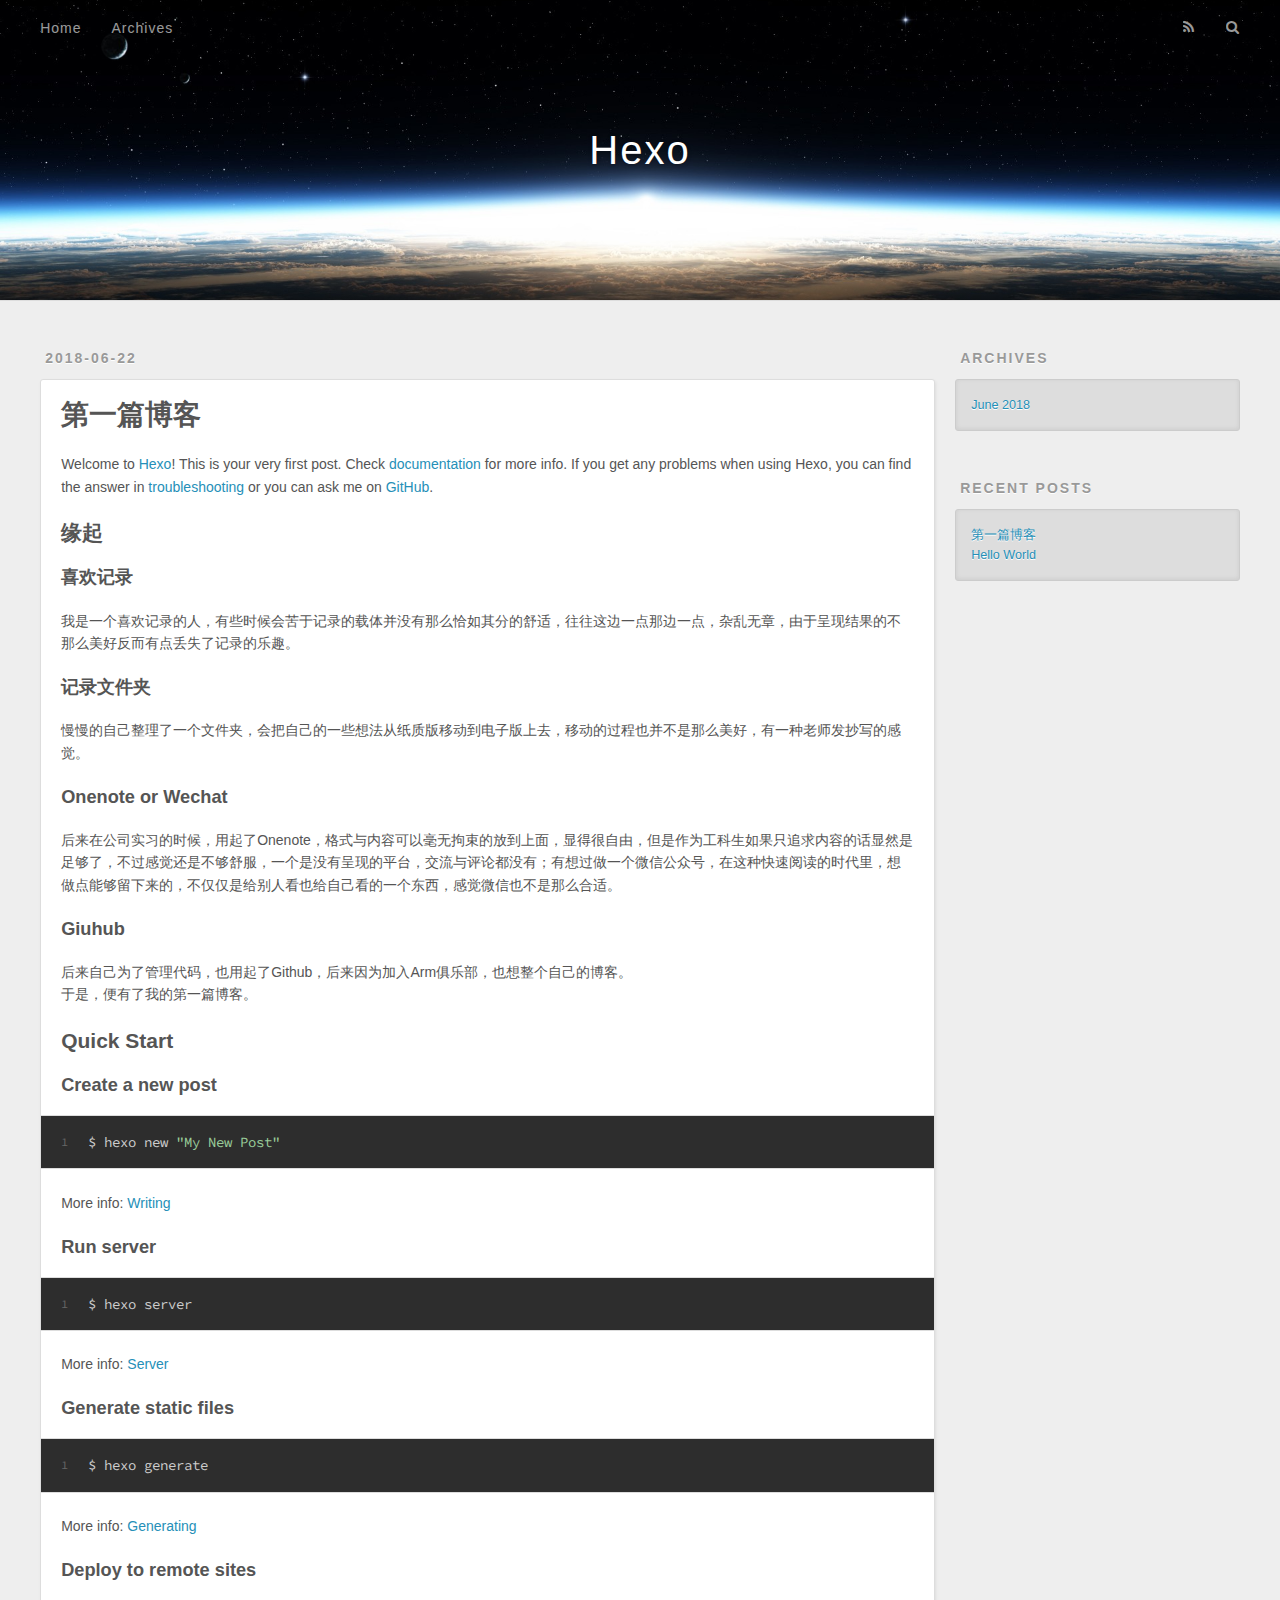
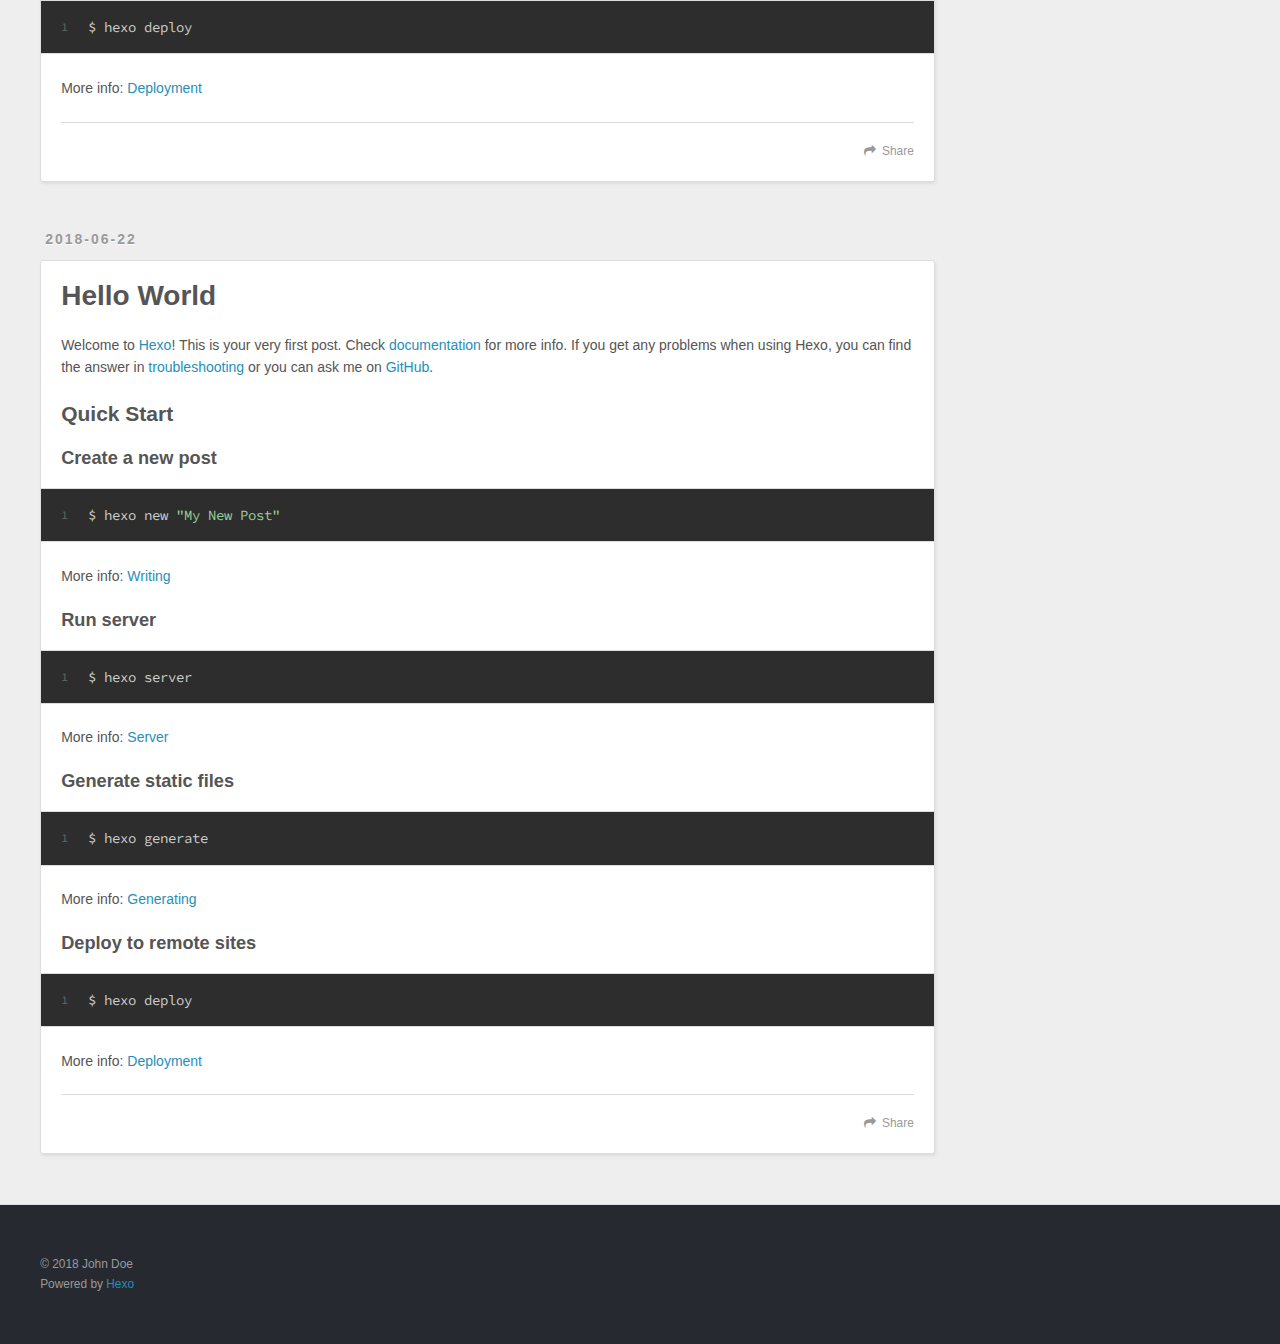
==== index.html @ 49c04f2e "Site updated: 2018-06-23 13:37:41" ====
<!DOCTYPE html>
<html>
<head>
  <meta charset="utf-8">
  

  
  <title>Hexo</title>
  <meta name="viewport" content="width=device-width, initial-scale=1, maximum-scale=1">
  <meta property="og:type" content="website">
<meta property="og:title" content="Hexo">
<meta property="og:url" content="http://yoursite.com/index.html">
<meta property="og:site_name" content="Hexo">
<meta property="og:locale" content="default">
<meta name="twitter:card" content="summary">
<meta name="twitter:title" content="Hexo">
  
    <link rel="alternate" href="/atom.xml" title="Hexo" type="application/atom+xml">
  
  
    <link rel="icon" href="/favicon.png">
  
  
    <link href="//fonts.googleapis.com/css?family=Source+Code+Pro" rel="stylesheet" type="text/css">
  
  <link rel="stylesheet" href="/css/style.css">
</head>

<body>
  <div id="container">
    <div id="wrap">
      <header id="header">
  <div id="banner"></div>
  <div id="header-outer" class="outer">
    <div id="header-title" class="inner">
      <h1 id="logo-wrap">
        <a href="/" id="logo">Hexo</a>
      </h1>
      
    </div>
    <div id="header-inner" class="inner">
      <nav id="main-nav">
        <a id="main-nav-toggle" class="nav-icon"></a>
        
          <a class="main-nav-link" href="/">Home</a>
        
          <a class="main-nav-link" href="/archives">Archives</a>
        
      </nav>
      <nav id="sub-nav">
        
          <a id="nav-rss-link" class="nav-icon" href="/atom.xml" title="RSS Feed"></a>
        
        <a id="nav-search-btn" class="nav-icon" title="Search"></a>
      </nav>
      <div id="search-form-wrap">
        <form action="//google.com/search" method="get" accept-charset="UTF-8" class="search-form"><input type="search" name="q" class="search-form-input" placeholder="Search"><button type="submit" class="search-form-submit">&#xF002;</button><input type="hidden" name="sitesearch" value="http://yoursite.com"></form>
      </div>
    </div>
  </div>
</header>
      <div class="outer">
        <section id="main">
  
    <article id="post-test" class="article article-type-post" itemscope itemprop="blogPost">
  <div class="article-meta">
    <a href="/2018/06/22/test/" class="article-date">
  <time datetime="2018-06-22T07:42:56.000Z" itemprop="datePublished">2018-06-22</time>
</a>
    
  </div>
  <div class="article-inner">
    
    
      <header class="article-header">
        
  
    <h1 itemprop="name">
      <a class="article-title" href="/2018/06/22/test/">第一篇博客</a>
    </h1>
  

      </header>
    
    <div class="article-entry" itemprop="articleBody">
      
        <p>Welcome to <a href="https://hexo.io/" target="_blank" rel="noopener">Hexo</a>! This is your very first post. Check <a href="https://hexo.io/docs/" target="_blank" rel="noopener">documentation</a> for more info. If you get any problems when using Hexo, you can find the answer in <a href="https://hexo.io/docs/troubleshooting.html" target="_blank" rel="noopener">troubleshooting</a> or you can ask me on <a href="https://github.com/hexojs/hexo/issues" target="_blank" rel="noopener">GitHub</a>.</p>
<h2 id="缘起"><a href="#缘起" class="headerlink" title="缘起"></a>缘起</h2><h3 id="喜欢记录"><a href="#喜欢记录" class="headerlink" title="喜欢记录"></a>喜欢记录</h3><p>我是一个喜欢记录的人，有些时候会苦于记录的载体并没有那么恰如其分的舒适，往往这边一点那边一点，杂乱无章，由于呈现结果的不那么美好反而有点丢失了记录的乐趣。</p>
<h3 id="记录文件夹"><a href="#记录文件夹" class="headerlink" title="记录文件夹"></a>记录文件夹</h3><p>慢慢的自己整理了一个文件夹，会把自己的一些想法从纸质版移动到电子版上去，移动的过程也并不是那么美好，有一种老师发抄写的感觉。</p>
<h3 id="Onenote-or-Wechat"><a href="#Onenote-or-Wechat" class="headerlink" title="Onenote or Wechat"></a>Onenote or Wechat</h3><p>后来在公司实习的时候，用起了Onenote，格式与内容可以毫无拘束的放到上面，显得很自由，但是作为工科生如果只追求内容的话显然是足够了，不过感觉还是不够舒服，一个是没有呈现的平台，交流与评论都没有；有想过做一个微信公众号，在这种快速阅读的时代里，想做点能够留下来的，不仅仅是给别人看也给自己看的一个东西，感觉微信也不是那么合适。</p>
<h3 id="Giuhub"><a href="#Giuhub" class="headerlink" title="Giuhub"></a>Giuhub</h3><p>后来自己为了管理代码，也用起了Github，后来因为加入Arm俱乐部，也想整个自己的博客。<br>于是，便有了我的第一篇博客。</p>
<h2 id="Quick-Start"><a href="#Quick-Start" class="headerlink" title="Quick Start"></a>Quick Start</h2><h3 id="Create-a-new-post"><a href="#Create-a-new-post" class="headerlink" title="Create a new post"></a>Create a new post</h3><figure class="highlight bash"><table><tr><td class="gutter"><pre><span class="line">1</span><br></pre></td><td class="code"><pre><span class="line">$ hexo new <span class="string">"My New Post"</span></span><br></pre></td></tr></table></figure>
<p>More info: <a href="https://hexo.io/docs/writing.html" target="_blank" rel="noopener">Writing</a></p>
<h3 id="Run-server"><a href="#Run-server" class="headerlink" title="Run server"></a>Run server</h3><figure class="highlight bash"><table><tr><td class="gutter"><pre><span class="line">1</span><br></pre></td><td class="code"><pre><span class="line">$ hexo server</span><br></pre></td></tr></table></figure>
<p>More info: <a href="https://hexo.io/docs/server.html" target="_blank" rel="noopener">Server</a></p>
<h3 id="Generate-static-files"><a href="#Generate-static-files" class="headerlink" title="Generate static files"></a>Generate static files</h3><figure class="highlight bash"><table><tr><td class="gutter"><pre><span class="line">1</span><br></pre></td><td class="code"><pre><span class="line">$ hexo generate</span><br></pre></td></tr></table></figure>
<p>More info: <a href="https://hexo.io/docs/generating.html" target="_blank" rel="noopener">Generating</a></p>
<h3 id="Deploy-to-remote-sites"><a href="#Deploy-to-remote-sites" class="headerlink" title="Deploy to remote sites"></a>Deploy to remote sites</h3><figure class="highlight bash"><table><tr><td class="gutter"><pre><span class="line">1</span><br></pre></td><td class="code"><pre><span class="line">$ hexo deploy</span><br></pre></td></tr></table></figure>
<p>More info: <a href="https://hexo.io/docs/deployment.html" target="_blank" rel="noopener">Deployment</a></p>

      
    </div>
    <footer class="article-footer">
      <a data-url="http://yoursite.com/2018/06/22/test/" data-id="cjiqylgql0001k8r5bhl34jlo" class="article-share-link">Share</a>
      
      
    </footer>
  </div>
  
</article>


  
    <article id="post-hello-world" class="article article-type-post" itemscope itemprop="blogPost">
  <div class="article-meta">
    <a href="/2018/06/22/hello-world/" class="article-date">
  <time datetime="2018-06-22T06:46:07.161Z" itemprop="datePublished">2018-06-22</time>
</a>
    
  </div>
  <div class="article-inner">
    
    
      <header class="article-header">
        
  
    <h1 itemprop="name">
      <a class="article-title" href="/2018/06/22/hello-world/">Hello World</a>
    </h1>
  

      </header>
    
    <div class="article-entry" itemprop="articleBody">
      
        <p>Welcome to <a href="https://hexo.io/" target="_blank" rel="noopener">Hexo</a>! This is your very first post. Check <a href="https://hexo.io/docs/" target="_blank" rel="noopener">documentation</a> for more info. If you get any problems when using Hexo, you can find the answer in <a href="https://hexo.io/docs/troubleshooting.html" target="_blank" rel="noopener">troubleshooting</a> or you can ask me on <a href="https://github.com/hexojs/hexo/issues" target="_blank" rel="noopener">GitHub</a>.</p>
<h2 id="Quick-Start"><a href="#Quick-Start" class="headerlink" title="Quick Start"></a>Quick Start</h2><h3 id="Create-a-new-post"><a href="#Create-a-new-post" class="headerlink" title="Create a new post"></a>Create a new post</h3><figure class="highlight bash"><table><tr><td class="gutter"><pre><span class="line">1</span><br></pre></td><td class="code"><pre><span class="line">$ hexo new <span class="string">"My New Post"</span></span><br></pre></td></tr></table></figure>
<p>More info: <a href="https://hexo.io/docs/writing.html" target="_blank" rel="noopener">Writing</a></p>
<h3 id="Run-server"><a href="#Run-server" class="headerlink" title="Run server"></a>Run server</h3><figure class="highlight bash"><table><tr><td class="gutter"><pre><span class="line">1</span><br></pre></td><td class="code"><pre><span class="line">$ hexo server</span><br></pre></td></tr></table></figure>
<p>More info: <a href="https://hexo.io/docs/server.html" target="_blank" rel="noopener">Server</a></p>
<h3 id="Generate-static-files"><a href="#Generate-static-files" class="headerlink" title="Generate static files"></a>Generate static files</h3><figure class="highlight bash"><table><tr><td class="gutter"><pre><span class="line">1</span><br></pre></td><td class="code"><pre><span class="line">$ hexo generate</span><br></pre></td></tr></table></figure>
<p>More info: <a href="https://hexo.io/docs/generating.html" target="_blank" rel="noopener">Generating</a></p>
<h3 id="Deploy-to-remote-sites"><a href="#Deploy-to-remote-sites" class="headerlink" title="Deploy to remote sites"></a>Deploy to remote sites</h3><figure class="highlight bash"><table><tr><td class="gutter"><pre><span class="line">1</span><br></pre></td><td class="code"><pre><span class="line">$ hexo deploy</span><br></pre></td></tr></table></figure>
<p>More info: <a href="https://hexo.io/docs/deployment.html" target="_blank" rel="noopener">Deployment</a></p>

      
    </div>
    <footer class="article-footer">
      <a data-url="http://yoursite.com/2018/06/22/hello-world/" data-id="cjiqylgqe0000k8r5oiia2ky3" class="article-share-link">Share</a>
      
      
    </footer>
  </div>
  
</article>


  


</section>
        
          <aside id="sidebar">
  
    

  
    

  
    
  
    
  <div class="widget-wrap">
    <h3 class="widget-title">Archives</h3>
    <div class="widget">
      <ul class="archive-list"><li class="archive-list-item"><a class="archive-list-link" href="/archives/2018/06/">June 2018</a></li></ul>
    </div>
  </div>


  
    
  <div class="widget-wrap">
    <h3 class="widget-title">Recent Posts</h3>
    <div class="widget">
      <ul>
        
          <li>
            <a href="/2018/06/22/test/">第一篇博客</a>
          </li>
        
          <li>
            <a href="/2018/06/22/hello-world/">Hello World</a>
          </li>
        
      </ul>
    </div>
  </div>

  
</aside>
        
      </div>
      <footer id="footer">
  
  <div class="outer">
    <div id="footer-info" class="inner">
      &copy; 2018 John Doe<br>
      Powered by <a href="http://hexo.io/" target="_blank">Hexo</a>
    </div>
  </div>
</footer>
    </div>
    <nav id="mobile-nav">
  
    <a href="/" class="mobile-nav-link">Home</a>
  
    <a href="/archives" class="mobile-nav-link">Archives</a>
  
</nav>
    

<script src="//ajax.googleapis.com/ajax/libs/jquery/2.0.3/jquery.min.js"></script>


  <link rel="stylesheet" href="/fancybox/jquery.fancybox.css">
  <script src="/fancybox/jquery.fancybox.pack.js"></script>


<script src="/js/script.js"></script>



  </div>
</body>
</html>
---- css/style.css ----
body {
  width: 100%;
}
body:before,
body:after {
  content: "";
  display: table;
}
body:after {
  clear: both;
}
html,
body,
div,
span,
applet,
object,
iframe,
h1,
h2,
h3,
h4,
h5,
h6,
p,
blockquote,
pre,
a,
abbr,
acronym,
address,
big,
cite,
code,
del,
dfn,
em,
img,
ins,
kbd,
q,
s,
samp,
small,
strike,
strong,
sub,
sup,
tt,
var,
dl,
dt,
dd,
ol,
ul,
li,
fieldset,
form,
label,
legend,
table,
caption,
tbody,
tfoot,
thead,
tr,
th,
td {
  margin: 0;
  padding: 0;
  border: 0;
  outline: 0;
  font-weight: inherit;
  font-style: inherit;
  font-family: inherit;
  font-size: 100%;
  vertical-align: baseline;
}
body {
  line-height: 1;
  color: #000;
  background: #fff;
}
ol,
ul {
  list-style: none;
}
table {
  border-collapse: separate;
  border-spacing: 0;
  vertical-align: middle;
}
caption,
th,
td {
  text-align: left;
  font-weight: normal;
  vertical-align: middle;
}
a img {
  border: none;
}
input,
button {
  margin: 0;
  padding: 0;
}
input::-moz-focus-inner,
button::-moz-focus-inner {
  border: 0;
  padding: 0;
}
@font-face {
  font-family: FontAwesome;
  font-style: normal;
  font-weight: normal;
  src: url("fonts/fontawesome-webfont.eot?v=#4.0.3");
  src: url("fonts/fontawesome-webfont.eot?#iefix&v=#4.0.3") format("embedded-opentype"), url("fonts/fontawesome-webfont.woff?v=#4.0.3") format("woff"), url("fonts/fontawesome-webfont.ttf?v=#4.0.3") format("truetype"), url("fonts/fontawesome-webfont.svg#fontawesomeregular?v=#4.0.3") format("svg");
}
html,
body,
#container {
  height: 100%;
}
body {
  background: #eee;
  font: 14px -apple-system, BlinkMacSystemFont, "Segoe UI", "Roboto", "Oxygen", "Ubuntu", "Cantarell", "Fira Sans", "Droid Sans", "Helvetica Neue", sans-serif;
  -webkit-text-size-adjust: 100%;
}
.outer {
  max-width: 1220px;
  margin: 0 auto;
  padding: 0 20px;
}
.outer:before,
.outer:after {
  content: "";
  display: table;
}
.outer:after {
  clear: both;
}
.inner {
  display: inline;
  float: left;
  width: 98.33333333333333%;
  margin: 0 0.833333333333333%;
}
.left,
.alignleft {
  float: left;
}
.right,
.alignright {
  float: right;
}
.clear {
  clear: both;
}
#container {
  position: relative;
}
.mobile-nav-on {
  overflow: hidden;
}
#wrap {
  height: 100%;
  width: 100%;
  position: absolute;
  top: 0;
  left: 0;
  -webkit-transition: 0.2s ease-out;
  -moz-transition: 0.2s ease-out;
  -ms-transition: 0.2s ease-out;
  transition: 0.2s ease-out;
  z-index: 1;
  background: #eee;
}
.mobile-nav-on #wrap {
  left: 280px;
}
@media screen and (min-width: 768px) {
  #main {
    display: inline;
    float: left;
    width: 73.33333333333333%;
    margin: 0 0.833333333333333%;
  }
}
.article-date,
.article-category-link,
.archive-year,
.widget-title {
  text-decoration: none;
  text-transform: uppercase;
  letter-spacing: 2px;
  color: #999;
  margin-bottom: 1em;
  margin-left: 5px;
  line-height: 1em;
  text-shadow: 0 1px #fff;
  font-weight: bold;
}
.article-inner,
.archive-article-inner {
  background: #fff;
  -webkit-box-shadow: 1px 2px 3px #ddd;
  box-shadow: 1px 2px 3px #ddd;
  border: 1px solid #ddd;
  border-radius: 3px;
}
.article-entry h1,
.widget h1 {
  font-size: 2em;
}
.article-entry h2,
.widget h2 {
  font-size: 1.5em;
}
.article-entry h3,
.widget h3 {
  font-size: 1.3em;
}
.article-entry h4,
.widget h4 {
  font-size: 1.2em;
}
.article-entry h5,
.widget h5 {
  font-size: 1em;
}
.article-entry h6,
.widget h6 {
  font-size: 1em;
  color: #999;
}
.article-entry hr,
.widget hr {
  border: 1px dashed #ddd;
}
.article-entry strong,
.widget strong {
  font-weight: bold;
}
.article-entry em,
.widget em,
.article-entry cite,
.widget cite {
  font-style: italic;
}
.article-entry sup,
.widget sup,
.article-entry sub,
.widget sub {
  font-size: 0.75em;
  line-height: 0;
  position: relative;
  vertical-align: baseline;
}
.article-entry sup,
.widget sup {
  top: -0.5em;
}
.article-entry sub,
.widget sub {
  bottom: -0.2em;
}
.article-entry small,
.widget small {
  font-size: 0.85em;
}
.article-entry acronym,
.widget acronym,
.article-entry abbr,
.widget abbr {
  border-bottom: 1px dotted;
}
.article-entry ul,
.widget ul,
.article-entry ol,
.widget ol,
.article-entry dl,
.widget dl {
  margin: 0 20px;
  line-height: 1.6em;
}
.article-entry ul ul,
.widget ul ul,
.article-entry ol ul,
.widget ol ul,
.article-entry ul ol,
.widget ul ol,
.article-entry ol ol,
.widget ol ol {
  margin-top: 0;
  margin-bottom: 0;
}
.article-entry ul,
.widget ul {
  list-style: disc;
}
.article-entry ol,
.widget ol {
  list-style: decimal;
}
.article-entry dt,
.widget dt {
  font-weight: bold;
}
#header {
  height: 300px;
  position: relative;
  border-bottom: 1px solid #ddd;
}
#header:before,
#header:after {
  content: "";
  position: absolute;
  left: 0;
  right: 0;
  height: 40px;
}
#header:before {
  top: 0;
  background: -webkit-linear-gradient(rgba(0,0,0,0.2), transparent);
  background: -moz-linear-gradient(rgba(0,0,0,0.2), transparent);
  background: -ms-linear-gradient(rgba(0,0,0,0.2), transparent);
  background: linear-gradient(rgba(0,0,0,0.2), transparent);
}
#header:after {
  bottom: 0;
  background: -webkit-linear-gradient(transparent, rgba(0,0,0,0.2));
  background: -moz-linear-gradient(transparent, rgba(0,0,0,0.2));
  background: -ms-linear-gradient(transparent, rgba(0,0,0,0.2));
  background: linear-gradient(transparent, rgba(0,0,0,0.2));
}
#header-outer {
  height: 100%;
  position: relative;
}
#header-inner {
  position: relative;
  overflow: hidden;
}
#banner {
  position: absolute;
  top: 0;
  left: 0;
  width: 100%;
  height: 100%;
  background: url("images/banner.jpg") center #000;
  -webkit-background-size: cover;
  -moz-background-size: cover;
  background-size: cover;
  z-index: -1;
}
#header-title {
  text-align: center;
  height: 40px;
  position: absolute;
  top: 50%;
  left: 0;
  margin-top: -20px;
}
#logo,
#subtitle {
  text-decoration: none;
  color: #fff;
  font-weight: 300;
  text-shadow: 0 1px 4px rgba(0,0,0,0.3);
}
#logo {
  font-size: 40px;
  line-height: 40px;
  letter-spacing: 2px;
}
#subtitle {
  font-size: 16px;
  line-height: 16px;
  letter-spacing: 1px;
}
#subtitle-wrap {
  margin-top: 16px;
}
#main-nav {
  float: left;
  margin-left: -15px;
}
.nav-icon,
.main-nav-link {
  float: left;
  color: #fff;
  opacity: 0.6;
  text-decoration: none;
  text-shadow: 0 1px rgba(0,0,0,0.2);
  -webkit-transition: opacity 0.2s;
  -moz-transition: opacity 0.2s;
  -ms-transition: opacity 0.2s;
  transition: opacity 0.2s;
  display: block;
  padding: 20px 15px;
}
.nav-icon:hover,
.main-nav-link:hover {
  opacity: 1;
}
.nav-icon {
  font-family: FontAwesome;
  text-align: center;
  font-size: 14px;
  width: 14px;
  height: 14px;
  padding: 20px 15px;
  position: relative;
  cursor: pointer;
}
.main-nav-link {
  font-weight: 300;
  letter-spacing: 1px;
}
@media screen and (max-width: 479px) {
  .main-nav-link {
    display: none;
  }
}
#main-nav-toggle {
  display: none;
}
#main-nav-toggle:before {
  content: "\f0c9";
}
@media screen and (max-width: 479px) {
  #main-nav-toggle {
    display: block;
  }
}
#sub-nav {
  float: right;
  margin-right: -15px;
}
#nav-rss-link:before {
  content: "\f09e";
}
#nav-search-btn:before {
  content: "\f002";
}
#search-form-wrap {
  position: absolute;
  top: 15px;
  width: 150px;
  height: 30px;
  right: -150px;
  opacity: 0;
  -webkit-transition: 0.2s ease-out;
  -moz-transition: 0.2s ease-out;
  -ms-transition: 0.2s ease-out;
  transition: 0.2s ease-out;
}
#search-form-wrap.on {
  opacity: 1;
  right: 0;
}
@media screen and (max-width: 479px) {
  #search-form-wrap {
    width: 100%;
    right: -100%;
  }
}
.search-form {
  position: absolute;
  top: 0;
  left: 0;
  right: 0;
  background: #fff;
  padding: 5px 15px;
  border-radius: 15px;
  -webkit-box-shadow: 0 0 10px rgba(0,0,0,0.3);
  box-shadow: 0 0 10px rgba(0,0,0,0.3);
}
.search-form-input {
  border: none;
  background: none;
  color: #555;
  width: 100%;
  font: 13px -apple-system, BlinkMacSystemFont, "Segoe UI", "Roboto", "Oxygen", "Ubuntu", "Cantarell", "Fira Sans", "Droid Sans", "Helvetica Neue", sans-serif;
  outline: none;
}
.search-form-input::-webkit-search-results-decoration,
.search-form-input::-webkit-search-cancel-button {
  -webkit-appearance: none;
}
.search-form-submit {
  position: absolute;
  top: 50%;
  right: 10px;
  margin-top: -7px;
  font: 13px FontAwesome;
  border: none;
  background: none;
  color: #bbb;
  cursor: pointer;
}
.search-form-submit:hover,
.search-form-submit:focus {
  color: #777;
}
.article {
  margin: 50px 0;
}
.article-inner {
  overflow: hidden;
}
.article-meta:before,
.article-meta:after {
  content: "";
  display: table;
}
.article-meta:after {
  clear: both;
}
.article-date {
  float: left;
}
.article-category {
  float: left;
  line-height: 1em;
  color: #ccc;
  text-shadow: 0 1px #fff;
  margin-left: 8px;
}
.article-category:before {
  content: "\2022";
}
.article-category-link {
  margin: 0 12px 1em;
}
.article-header {
  padding: 20px 20px 0;
}
.article-title {
  text-decoration: none;
  font-size: 2em;
  font-weight: bold;
  color: #555;
  line-height: 1.1em;
  -webkit-transition: color 0.2s;
  -moz-transition: color 0.2s;
  -ms-transition: color 0.2s;
  transition: color 0.2s;
}
a.article-title:hover {
  color: #258fb8;
}
.article-entry {
  color: #555;
  padding: 0 20px;
}
.article-entry:before,
.article-entry:after {
  content: "";
  display: table;
}
.article-entry:after {
  clear: both;
}
.article-entry p,
.article-entry table {
  line-height: 1.6em;
  margin: 1.6em 0;
}
.article-entry h1,
.article-entry h2,
.article-entry h3,
.article-entry h4,
.article-entry h5,
.article-entry h6 {
  font-weight: bold;
}
.article-entry h1,
.article-entry h2,
.article-entry h3,
.article-entry h4,
.article-entry h5,
.article-entry h6 {
  line-height: 1.1em;
  margin: 1.1em 0;
}
.article-entry a {
  color: #258fb8;
  text-decoration: none;
}
.article-entry a:hover {
  text-decoration: underline;
}
.article-entry ul,
.article-entry ol,
.article-entry dl {
  margin-top: 1.6em;
  margin-bottom: 1.6em;
}
.article-entry img,
.article-entry video {
  max-width: 100%;
  height: auto;
  display: block;
  margin: auto;
}
.article-entry iframe {
  border: none;
}
.article-entry table {
  width: 100%;
  border-collapse: collapse;
  border-spacing: 0;
}
.article-entry th {
  font-weight: bold;
  border-bottom: 3px solid #ddd;
  padding-bottom: 0.5em;
}
.article-entry td {
  border-bottom: 1px solid #ddd;
  padding: 10px 0;
}
.article-entry blockquote {
  font-family: Georgia, "Times New Roman", serif;
  font-size: 1.4em;
  margin: 1.6em 20px;
  text-align: center;
}
.article-entry blockquote footer {
  font-size: 14px;
  margin: 1.6em 0;
  font-family: -apple-system, BlinkMacSystemFont, "Segoe UI", "Roboto", "Oxygen", "Ubuntu", "Cantarell", "Fira Sans", "Droid Sans", "Helvetica Neue", sans-serif;
}
.article-entry blockquote footer cite:before {
  content: "—";
  padding: 0 0.5em;
}
.article-entry .pullquote {
  text-align: left;
  width: 45%;
  margin: 0;
}
.article-entry .pullquote.left {
  margin-left: 0.5em;
  margin-right: 1em;
}
.article-entry .pullquote.right {
  margin-right: 0.5em;
  margin-left: 1em;
}
.article-entry .caption {
  color: #999;
  display: block;
  font-size: 0.9em;
  margin-top: 0.5em;
  position: relative;
  text-align: center;
}
.article-entry .video-container {
  position: relative;
  padding-top: 56.25%;
  height: 0;
  overflow: hidden;
}
.article-entry .video-container iframe,
.article-entry .video-container object,
.article-entry .video-container embed {
  position: absolute;
  top: 0;
  left: 0;
  width: 100%;
  height: 100%;
  margin-top: 0;
}
.article-more-link a {
  display: inline-block;
  line-height: 1em;
  padding: 6px 15px;
  border-radius: 15px;
  background: #eee;
  color: #999;
  text-shadow: 0 1px #fff;
  text-decoration: none;
}
.article-more-link a:hover {
  background: #258fb8;
  color: #fff;
  text-decoration: none;
  text-shadow: 0 1px #1e7293;
}
.article-footer {
  font-size: 0.85em;
  line-height: 1.6em;
  border-top: 1px solid #ddd;
  padding-top: 1.6em;
  margin: 0 20px 20px;
}
.article-footer:before,
.article-footer:after {
  content: "";
  display: table;
}
.article-footer:after {
  clear: both;
}
.article-footer a {
  color: #999;
  text-decoration: none;
}
.article-footer a:hover {
  color: #555;
}
.article-tag-list-item {
  float: left;
  margin-right: 10px;
}
.article-tag-list-link:before {
  content: "#";
}
.article-comment-link {
  float: right;
}
.article-comment-link:before {
  content: "\f075";
  font-family: FontAwesome;
  padding-right: 8px;
}
.article-share-link {
  cursor: pointer;
  float: right;
  margin-left: 20px;
}
.article-share-link:before {
  content: "\f064";
  font-family: FontAwesome;
  padding-right: 6px;
}
#article-nav {
  position: relative;
}
#article-nav:before,
#article-nav:after {
  content: "";
  display: table;
}
#article-nav:after {
  clear: both;
}
@media screen and (min-width: 768px) {
  #article-nav {
    margin: 50px 0;
  }
  #article-nav:before {
    width: 8px;
    height: 8px;
    position: absolute;
    top: 50%;
    left: 50%;
    margin-top: -4px;
    margin-left: -4px;
    content: "";
    border-radius: 50%;
    background: #ddd;
    -webkit-box-shadow: 0 1px 2px #fff;
    box-shadow: 0 1px 2px #fff;
  }
}
.article-nav-link-wrap {
  text-decoration: none;
  text-shadow: 0 1px #fff;
  color: #999;
  -webkit-box-sizing: border-box;
  -moz-box-sizing: border-box;
  box-sizing: border-box;
  margin-top: 50px;
  text-align: center;
  display: block;
}
.article-nav-link-wrap:hover {
  color: #555;
}
@media screen and (min-width: 768px) {
  .article-nav-link-wrap {
    width: 50%;
    margin-top: 0;
  }
}
@media screen and (min-width: 768px) {
  #article-nav-newer {
    float: left;
    text-align: right;
    padding-right: 20px;
  }
}
@media screen and (min-width: 768px) {
  #article-nav-older {
    float: right;
    text-align: left;
    padding-left: 20px;
  }
}
.article-nav-caption {
  text-transform: uppercase;
  letter-spacing: 2px;
  color: #ddd;
  line-height: 1em;
  font-weight: bold;
}
#article-nav-newer .article-nav-caption {
  margin-right: -2px;
}
.article-nav-title {
  font-size: 0.85em;
  line-height: 1.6em;
  margin-top: 0.5em;
}
.article-share-box {
  position: absolute;
  display: none;
  background: #fff;
  -webkit-box-shadow: 1px 2px 10px rgba(0,0,0,0.2);
  box-shadow: 1px 2px 10px rgba(0,0,0,0.2);
  border-radius: 3px;
  margin-left: -145px;
  overflow: hidden;
  z-index: 1;
}
.article-share-box.on {
  display: block;
}
.article-share-input {
  width: 100%;
  background: none;
  -webkit-box-sizing: border-box;
  -moz-box-sizing: border-box;
  box-sizing: border-box;
  font: 14px -apple-system, BlinkMacSystemFont, "Segoe UI", "Roboto", "Oxygen", "Ubuntu", "Cantarell", "Fira Sans", "Droid Sans", "Helvetica Neue", sans-serif;
  padding: 0 15px;
  color: #555;
  outline: none;
  border: 1px solid #ddd;
  border-radius: 3px 3px 0 0;
  height: 36px;
  line-height: 36px;
}
.article-share-links {
  background: #eee;
}
.article-share-links:before,
.article-share-links:after {
  content: "";
  display: table;
}
.article-share-links:after {
  clear: both;
}
.article-share-twitter,
.article-share-facebook,
.article-share-pinterest,
.article-share-google {
  width: 50px;
  height: 36px;
  display: block;
  float: left;
  position: relative;
  color: #999;
  text-shadow: 0 1px #fff;
}
.article-share-twitter:before,
.article-share-facebook:before,
.article-share-pinterest:before,
.article-share-google:before {
  font-size: 20px;
  font-family: FontAwesome;
  width: 20px;
  height: 20px;
  position: absolute;
  top: 50%;
  left: 50%;
  margin-top: -10px;
  margin-left: -10px;
  text-align: center;
}
.article-share-twitter:hover,
.article-share-facebook:hover,
.article-share-pinterest:hover,
.article-share-google:hover {
  color: #fff;
}
.article-share-twitter:before {
  content: "\f099";
}
.article-share-twitter:hover {
  background: #00aced;
  text-shadow: 0 1px #008abe;
}
.article-share-facebook:before {
  content: "\f09a";
}
.article-share-facebook:hover {
  background: #3b5998;
  text-shadow: 0 1px #2f477a;
}
.article-share-pinterest:before {
  content: "\f0d2";
}
.article-share-pinterest:hover {
  background: #cb2027;
  text-shadow: 0 1px #a21a1f;
}
.article-share-google:before {
  content: "\f0d5";
}
.article-share-google:hover {
  background: #dd4b39;
  text-shadow: 0 1px #be3221;
}
.article-gallery {
  background: #000;
  position: relative;
}
.article-gallery-photos {
  position: relative;
  overflow: hidden;
}
.article-gallery-img {
  display: none;
  max-width: 100%;
}
.article-gallery-img:first-child {
  display: block;
}
.article-gallery-img.loaded {
  position: absolute;
  display: block;
}
.article-gallery-img img {
  display: block;
  max-width: 100%;
  margin: 0 auto;
}
#comments {
  background: #fff;
  -webkit-box-shadow: 1px 2px 3px #ddd;
  box-shadow: 1px 2px 3px #ddd;
  padding: 20px;
  border: 1px solid #ddd;
  border-radius: 3px;
  margin: 50px 0;
}
#comments a {
  color: #258fb8;
}
.archives-wrap {
  margin: 50px 0;
}
.archives:before,
.archives:after {
  content: "";
  display: table;
}
.archives:after {
  clear: both;
}
.archive-year-wrap {
  margin-bottom: 1em;
}
.archives {
  -webkit-column-gap: 10px;
  -moz-column-gap: 10px;
  column-gap: 10px;
}
@media screen and (min-width: 480px) and (max-width: 767px) {
  .archives {
    -webkit-column-count: 2;
    -moz-column-count: 2;
    column-count: 2;
  }
}
@media screen and (min-width: 768px) {
  .archives {
    -webkit-column-count: 3;
    -moz-column-count: 3;
    column-count: 3;
  }
}
.archive-article {
  -webkit-column-break-inside: avoid;
  page-break-inside: avoid;
  overflow: hidden;
  break-inside: avoid-column;
}
.archive-article-inner {
  padding: 10px;
  margin-bottom: 15px;
}
.archive-article-title {
  text-decoration: none;
  font-weight: bold;
  color: #555;
  -webkit-transition: color 0.2s;
  -moz-transition: color 0.2s;
  -ms-transition: color 0.2s;
  transition: color 0.2s;
  line-height: 1.6em;
}
.archive-article-title:hover {
  color: #258fb8;
}
.archive-article-footer {
  margin-top: 1em;
}
.archive-article-date {
  color: #999;
  text-decoration: none;
  font-size: 0.85em;
  line-height: 1em;
  margin-bottom: 0.5em;
  display: block;
}
#page-nav {
  margin: 50px auto;
  background: #fff;
  -webkit-box-shadow: 1px 2px 3px #ddd;
  box-shadow: 1px 2px 3px #ddd;
  border: 1px solid #ddd;
  border-radius: 3px;
  text-align: center;
  color: #999;
  overflow: hidden;
}
#page-nav:before,
#page-nav:after {
  content: "";
  display: table;
}
#page-nav:after {
  clear: both;
}
#page-nav a,
#page-nav span {
  padding: 10px 20px;
  line-height: 1;
  height: 2ex;
}
#page-nav a {
  color: #999;
  text-decoration: none;
}
#page-nav a:hover {
  background: #999;
  color: #fff;
}
#page-nav .prev {
  float: left;
}
#page-nav .next {
  float: right;
}
#page-nav .page-number {
  display: inline-block;
}
@media screen and (max-width: 479px) {
  #page-nav .page-number {
    display: none;
  }
}
#page-nav .current {
  color: #555;
  font-weight: bold;
}
#page-nav .space {
  color: #ddd;
}
#footer {
  background: #262a30;
  padding: 50px 0;
  border-top: 1px solid #ddd;
  color: #999;
}
#footer a {
  color: #258fb8;
  text-decoration: none;
}
#footer a:hover {
  text-decoration: underline;
}
#footer-info {
  line-height: 1.6em;
  font-size: 0.85em;
}
.article-entry pre,
.article-entry .highlight {
  background: #2d2d2d;
  margin: 0 -20px;
  padding: 15px 20px;
  border-style: solid;
  border-color: #ddd;
  border-width: 1px 0;
  overflow: auto;
  color: #ccc;
  line-height: 22.400000000000002px;
}
.article-entry .highlight .gutter pre,
.article-entry .gist .gist-file .gist-data .line-numbers {
  color: #666;
  font-size: 0.85em;
}
.article-entry pre,
.article-entry code {
  font-family: "Source Code Pro", Consolas, Monaco, Menlo, Consolas, monospace;
}
.article-entry code {
  background: #eee;
  text-shadow: 0 1px #fff;
  padding: 0 0.3em;
}
.article-entry pre code {
  background: none;
  text-shadow: none;
  padding: 0;
}
.article-entry .highlight pre {
  border: none;
  margin: 0;
  padding: 0;
}
.article-entry .highlight table {
  margin: 0;
  width: auto;
}
.article-entry .highlight td {
  border: none;
  padding: 0;
}
.article-entry .highlight figcaption {
  font-size: 0.85em;
  color: #999;
  line-height: 1em;
  margin-bottom: 1em;
}
.article-entry .highlight figcaption:before,
.article-entry .highlight figcaption:after {
  content: "";
  display: table;
}
.article-entry .highlight figcaption:after {
  clear: both;
}
.article-entry .highlight figcaption a {
  float: right;
}
.article-entry .highlight .gutter pre {
  text-align: right;
  padding-right: 20px;
}
.article-entry .highlight .line {
  height: 22.400000000000002px;
}
.article-entry .highlight .line.marked {
  background: #515151;
}
.article-entry .gist {
  margin: 0 -20px;
  border-style: solid;
  border-color: #ddd;
  border-width: 1px 0;
  background: #2d2d2d;
  padding: 15px 20px 15px 0;
}
.article-entry .gist .gist-file {
  border: none;
  font-family: "Source Code Pro", Consolas, Monaco, Menlo, Consolas, monospace;
  margin: 0;
}
.article-entry .gist .gist-file .gist-data {
  background: none;
  border: none;
}
.article-entry .gist .gist-file .gist-data .line-numbers {
  background: none;
  border: none;
  padding: 0 20px 0 0;
}
.article-entry .gist .gist-file .gist-data .line-data {
  padding: 0 !important;
}
.article-entry .gist .gist-file .highlight {
  margin: 0;
  padding: 0;
  border: none;
}
.article-entry .gist .gist-file .gist-meta {
  background: #2d2d2d;
  color: #999;
  font: 0.85em -apple-system, BlinkMacSystemFont, "Segoe UI", "Roboto", "Oxygen", "Ubuntu", "Cantarell", "Fira Sans", "Droid Sans", "Helvetica Neue", sans-serif;
  text-shadow: 0 0;
  padding: 0;
  margin-top: 1em;
  margin-left: 20px;
}
.article-entry .gist .gist-file .gist-meta a {
  color: #258fb8;
  font-weight: normal;
}
.article-entry .gist .gist-file .gist-meta a:hover {
  text-decoration: underline;
}
pre .comment,
pre .title {
  color: #999;
}
pre .variable,
pre .attribute,
pre .tag,
pre .regexp,
pre .ruby .constant,
pre .xml .tag .title,
pre .xml .pi,
pre .xml .doctype,
pre .html .doctype,
pre .css .id,
pre .css .class,
pre .css .pseudo {
  color: #f2777a;
}
pre .number,
pre .preprocessor,
pre .built_in,
pre .literal,
pre .params,
pre .constant {
  color: #f99157;
}
pre .class,
pre .ruby .class .title,
pre .css .rules .attribute {
  color: #9c9;
}
pre .string,
pre .value,
pre .inheritance,
pre .header,
pre .ruby .symbol,
pre .xml .cdata {
  color: #9c9;
}
pre .css .hexcolor {
  color: #6cc;
}
pre .function,
pre .python .decorator,
pre .python .title,
pre .ruby .function .title,
pre .ruby .title .keyword,
pre .perl .sub,
pre .javascript .title,
pre .coffeescript .title {
  color: #69c;
}
pre .keyword,
pre .javascript .function {
  color: #c9c;
}
@media screen and (max-width: 479px) {
  #mobile-nav {
    position: absolute;
    top: 0;
    left: 0;
    width: 280px;
    height: 100%;
    background: #191919;
    border-right: 1px solid #fff;
  }
}
@media screen and (max-width: 479px) {
  .mobile-nav-link {
    display: block;
    color: #999;
    text-decoration: none;
    padding: 15px 20px;
    font-weight: bold;
  }
  .mobile-nav-link:hover {
    color: #fff;
  }
}
@media screen and (min-width: 768px) {
  #sidebar {
    display: inline;
    float: left;
    width: 23.333333333333332%;
    margin: 0 0.833333333333333%;
  }
}
.widget-wrap {
  margin: 50px 0;
}
.widget {
  color: #777;
  text-shadow: 0 1px #fff;
  background: #ddd;
  -webkit-box-shadow: 0 -1px 4px #ccc inset;
  box-shadow: 0 -1px 4px #ccc inset;
  border: 1px solid #ccc;
  padding: 15px;
  border-radius: 3px;
}
.widget a {
  color: #258fb8;
  text-decoration: none;
}
.widget a:hover {
  text-decoration: underline;
}
.widget ul ul,
.widget ol ul,
.widget dl ul,
.widget ul ol,
.widget ol ol,
.widget dl ol,
.widget ul dl,
.widget ol dl,
.widget dl dl {
  margin-left: 15px;
  list-style: disc;
}
.widget {
  line-height: 1.6em;
  word-wrap: break-word;
  font-size: 0.9em;
}
.widget ul,
.widget ol {
  list-style: none;
  margin: 0;
}
.widget ul ul,
.widget ol ul,
.widget ul ol,
.widget ol ol {
  margin: 0 20px;
}
.widget ul ul,
.widget ol ul {
  list-style: disc;
}
.widget ul ol,
.widget ol ol {
  list-style: decimal;
}
.category-list-count,
.tag-list-count,
.archive-list-count {
  padding-left: 5px;
  color: #999;
  font-size: 0.85em;
}
.category-list-count:before,
.tag-list-count:before,
.archive-list-count:before {
  content: "(";
}
.category-list-count:after,
.tag-list-count:after,
.archive-list-count:after {
  content: ")";
}
.tagcloud a {
  margin-right: 5px;
  display: inline-block;
}
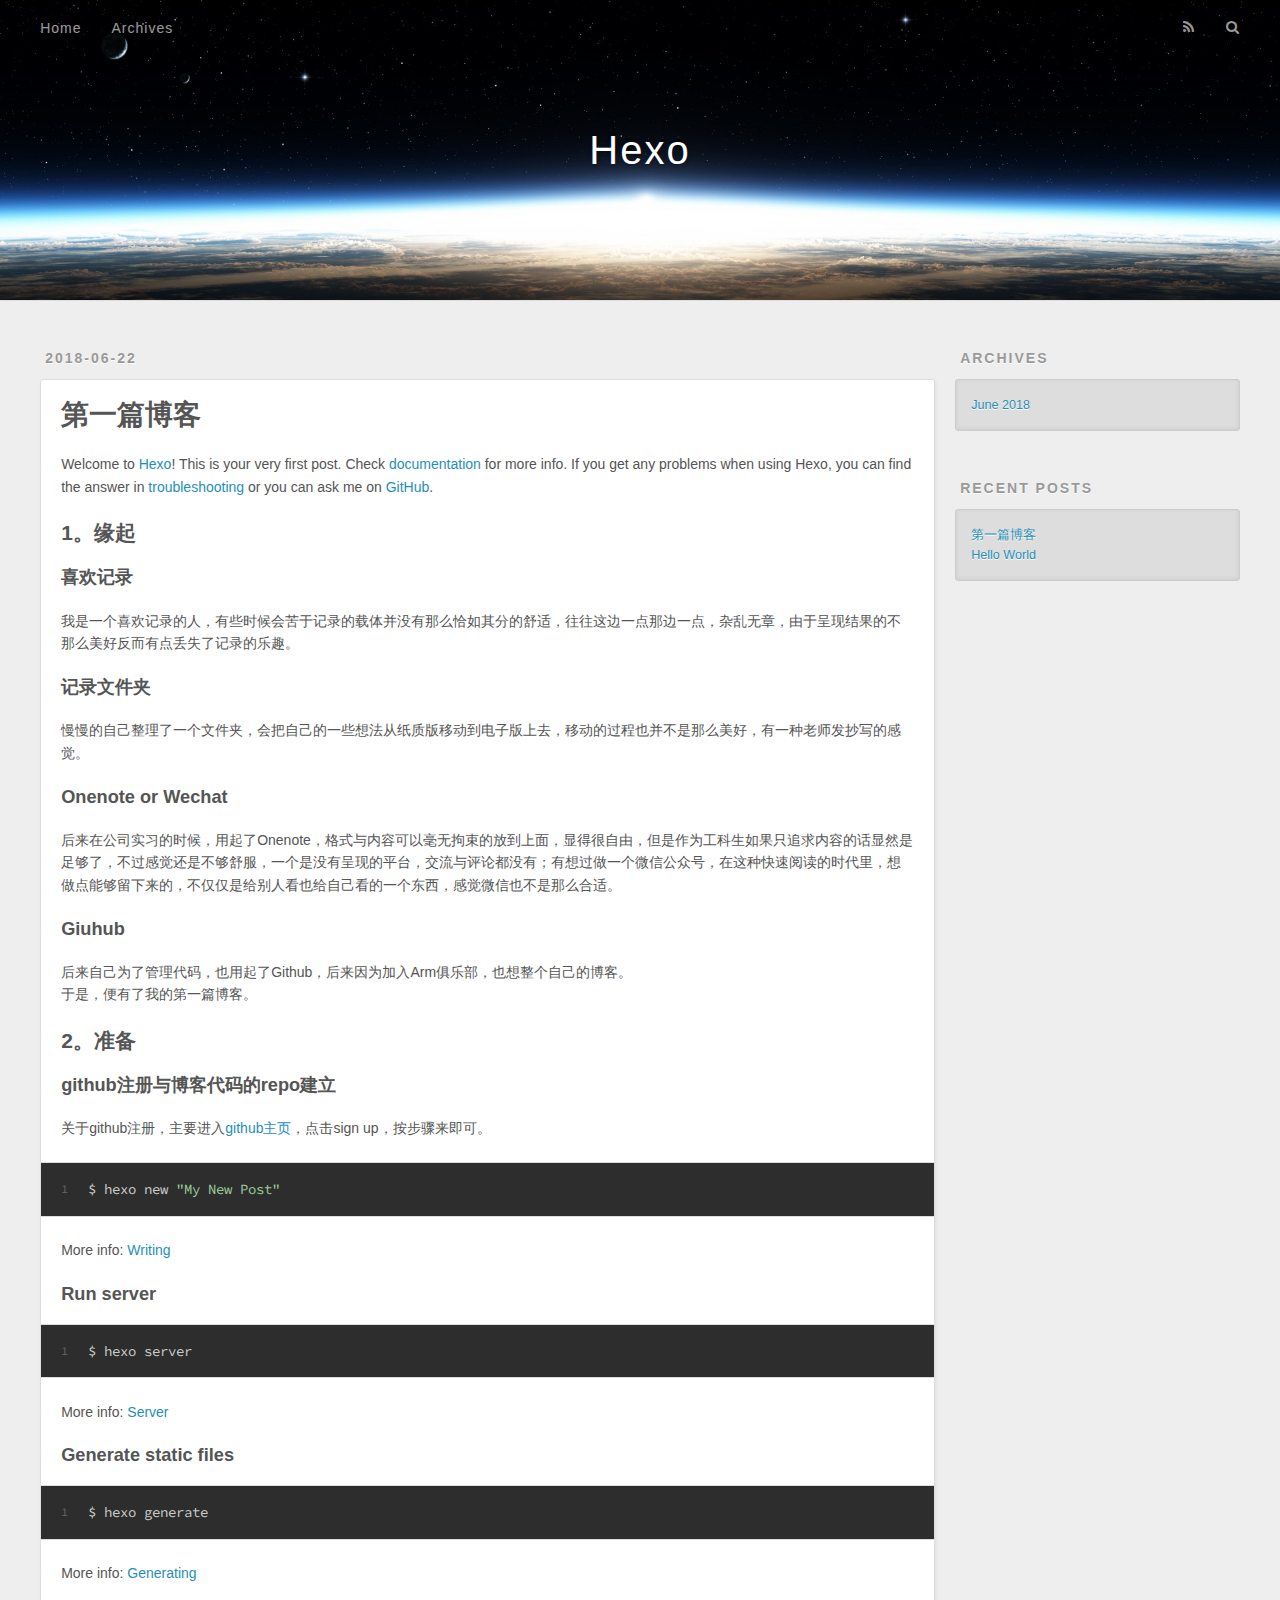
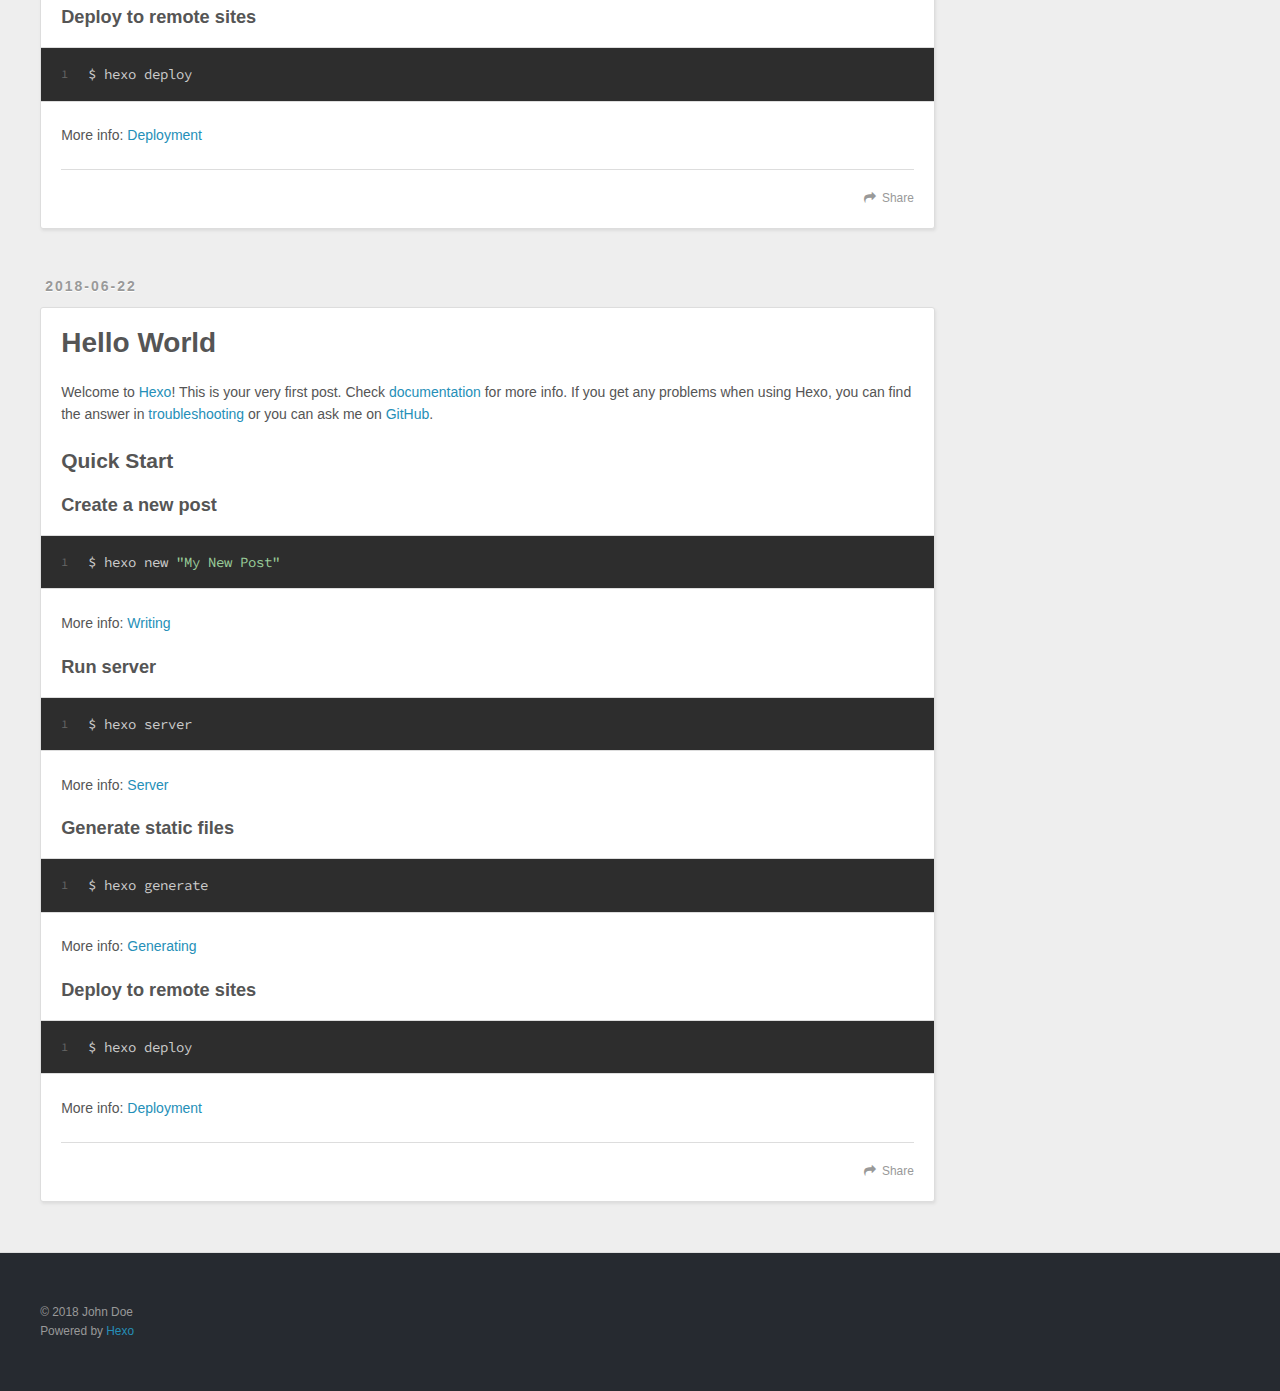
==== commit d1bb6df3: "Site updated: 2018-06-23 13:48:57" ====
--- a/index.html
+++ b/index.html
@@ -85,11 +85,12 @@
     <div class="article-entry" itemprop="articleBody">
       
         <p>Welcome to <a href="https://hexo.io/" target="_blank" rel="noopener">Hexo</a>! This is your very first post. Check <a href="https://hexo.io/docs/" target="_blank" rel="noopener">documentation</a> for more info. If you get any problems when using Hexo, you can find the answer in <a href="https://hexo.io/docs/troubleshooting.html" target="_blank" rel="noopener">troubleshooting</a> or you can ask me on <a href="https://github.com/hexojs/hexo/issues" target="_blank" rel="noopener">GitHub</a>.</p>
-<h2 id="缘起"><a href="#缘起" class="headerlink" title="缘起"></a>缘起</h2><h3 id="喜欢记录"><a href="#喜欢记录" class="headerlink" title="喜欢记录"></a>喜欢记录</h3><p>我是一个喜欢记录的人，有些时候会苦于记录的载体并没有那么恰如其分的舒适，往往这边一点那边一点，杂乱无章，由于呈现结果的不那么美好反而有点丢失了记录的乐趣。</p>
+<h2 id="1。缘起"><a href="#1。缘起" class="headerlink" title="1。缘起"></a>1。缘起</h2><h3 id="喜欢记录"><a href="#喜欢记录" class="headerlink" title="喜欢记录"></a>喜欢记录</h3><p>我是一个喜欢记录的人，有些时候会苦于记录的载体并没有那么恰如其分的舒适，往往这边一点那边一点，杂乱无章，由于呈现结果的不那么美好反而有点丢失了记录的乐趣。</p>
 <h3 id="记录文件夹"><a href="#记录文件夹" class="headerlink" title="记录文件夹"></a>记录文件夹</h3><p>慢慢的自己整理了一个文件夹，会把自己的一些想法从纸质版移动到电子版上去，移动的过程也并不是那么美好，有一种老师发抄写的感觉。</p>
 <h3 id="Onenote-or-Wechat"><a href="#Onenote-or-Wechat" class="headerlink" title="Onenote or Wechat"></a>Onenote or Wechat</h3><p>后来在公司实习的时候，用起了Onenote，格式与内容可以毫无拘束的放到上面，显得很自由，但是作为工科生如果只追求内容的话显然是足够了，不过感觉还是不够舒服，一个是没有呈现的平台，交流与评论都没有；有想过做一个微信公众号，在这种快速阅读的时代里，想做点能够留下来的，不仅仅是给别人看也给自己看的一个东西，感觉微信也不是那么合适。</p>
 <h3 id="Giuhub"><a href="#Giuhub" class="headerlink" title="Giuhub"></a>Giuhub</h3><p>后来自己为了管理代码，也用起了Github，后来因为加入Arm俱乐部，也想整个自己的博客。<br>于是，便有了我的第一篇博客。</p>
-<h2 id="Quick-Start"><a href="#Quick-Start" class="headerlink" title="Quick Start"></a>Quick Start</h2><h3 id="Create-a-new-post"><a href="#Create-a-new-post" class="headerlink" title="Create a new post"></a>Create a new post</h3><figure class="highlight bash"><table><tr><td class="gutter"><pre><span class="line">1</span><br></pre></td><td class="code"><pre><span class="line">$ hexo new <span class="string">"My New Post"</span></span><br></pre></td></tr></table></figure>
+<h2 id="2。准备"><a href="#2。准备" class="headerlink" title="2。准备"></a>2。准备</h2><h3 id="github注册与博客代码的repo建立"><a href="#github注册与博客代码的repo建立" class="headerlink" title="github注册与博客代码的repo建立"></a>github注册与博客代码的repo建立</h3><p>关于github注册，主要进入<a href="https://github.com/" target="_blank" rel="noopener">github主页</a>，点击sign up，按步骤来即可。</p>
+<figure class="highlight bash"><table><tr><td class="gutter"><pre><span class="line">1</span><br></pre></td><td class="code"><pre><span class="line">$ hexo new <span class="string">"My New Post"</span></span><br></pre></td></tr></table></figure>
 <p>More info: <a href="https://hexo.io/docs/writing.html" target="_blank" rel="noopener">Writing</a></p>
 <h3 id="Run-server"><a href="#Run-server" class="headerlink" title="Run server"></a>Run server</h3><figure class="highlight bash"><table><tr><td class="gutter"><pre><span class="line">1</span><br></pre></td><td class="code"><pre><span class="line">$ hexo server</span><br></pre></td></tr></table></figure>
 <p>More info: <a href="https://hexo.io/docs/server.html" target="_blank" rel="noopener">Server</a></p>
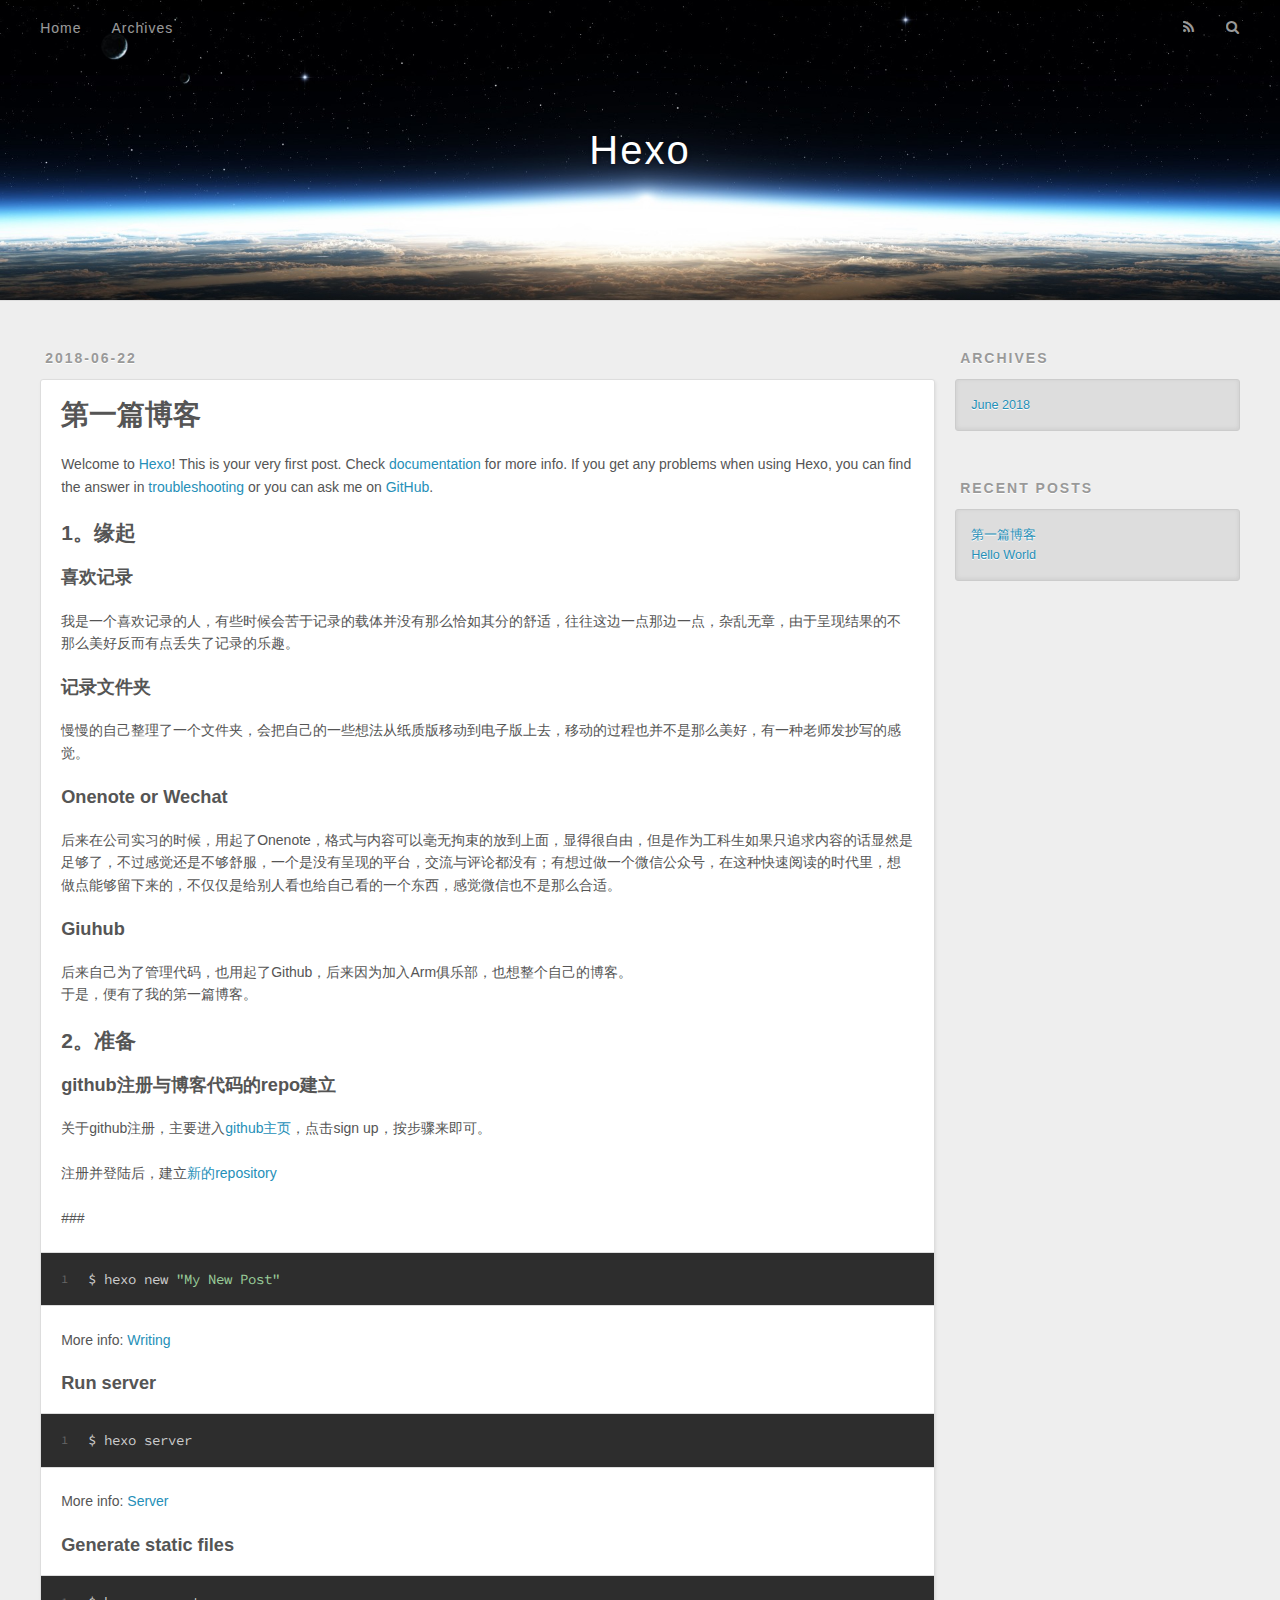
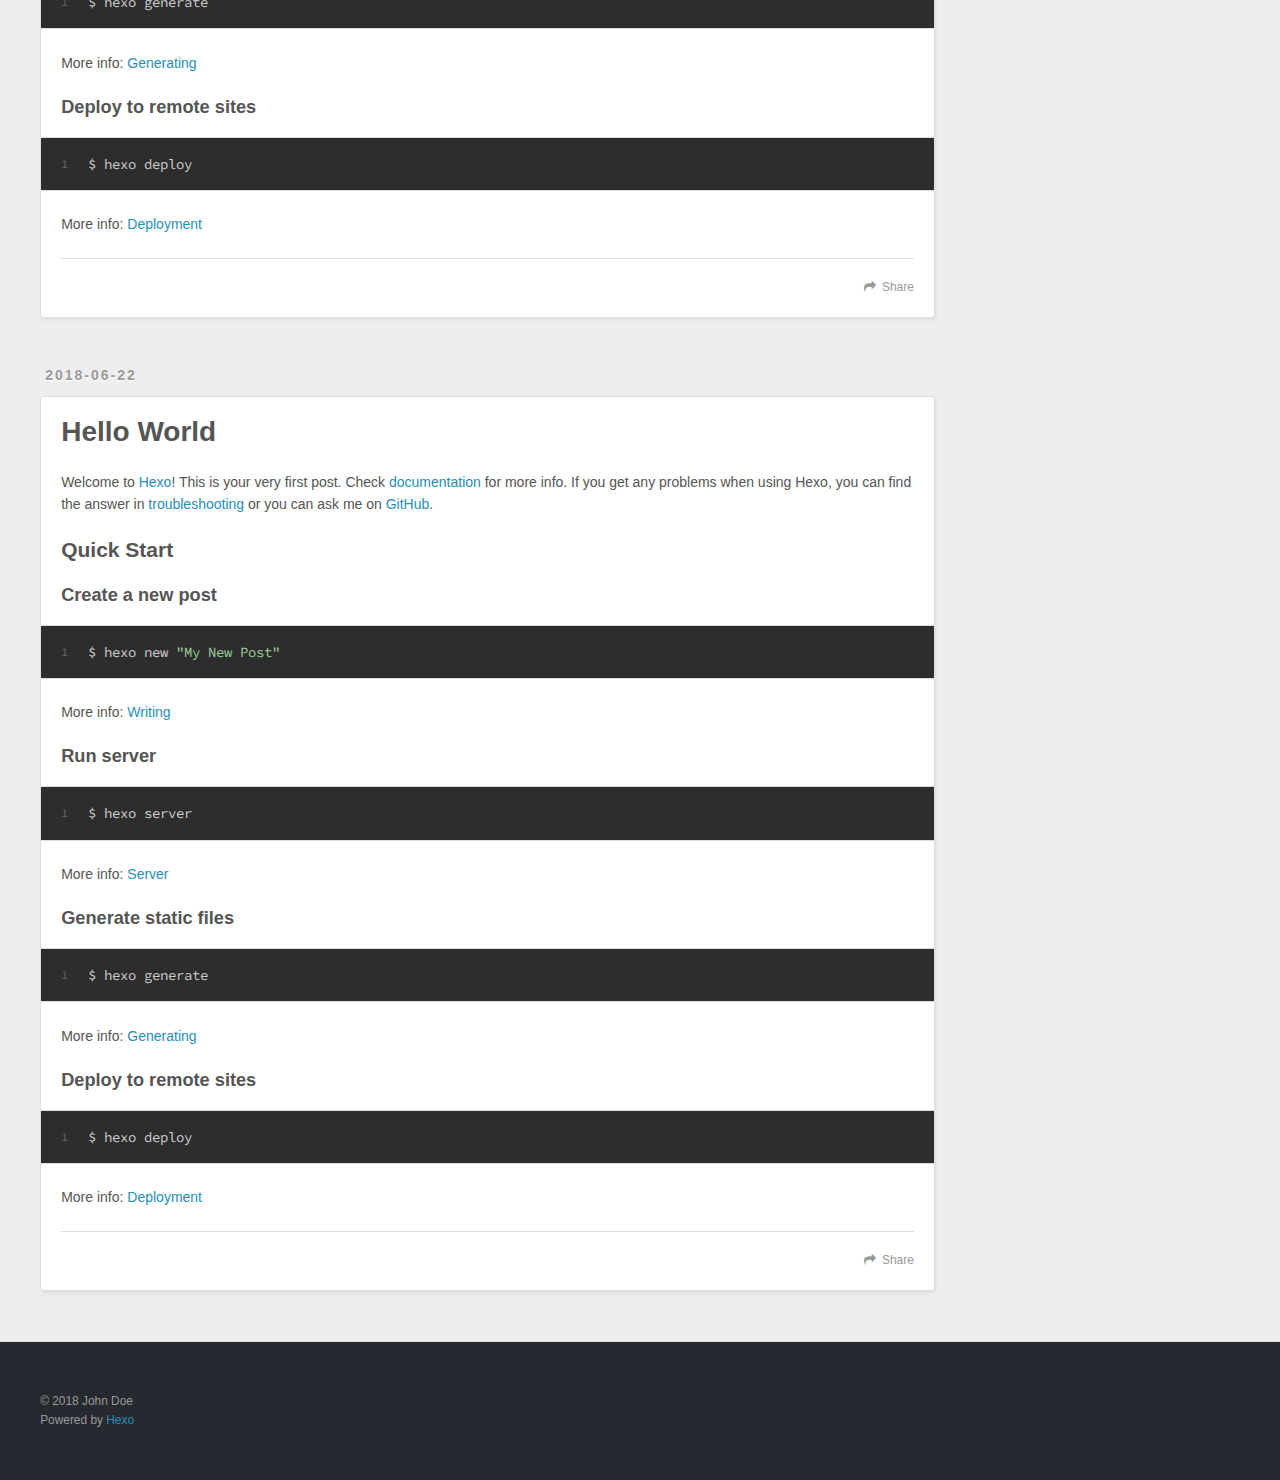
==== commit 6013c9d7: "Site updated: 2018-06-23 13:56:01" ====
--- a/index.html
+++ b/index.html
@@ -90,6 +90,8 @@
 <h3 id="Onenote-or-Wechat"><a href="#Onenote-or-Wechat" class="headerlink" title="Onenote or Wechat"></a>Onenote or Wechat</h3><p>后来在公司实习的时候，用起了Onenote，格式与内容可以毫无拘束的放到上面，显得很自由，但是作为工科生如果只追求内容的话显然是足够了，不过感觉还是不够舒服，一个是没有呈现的平台，交流与评论都没有；有想过做一个微信公众号，在这种快速阅读的时代里，想做点能够留下来的，不仅仅是给别人看也给自己看的一个东西，感觉微信也不是那么合适。</p>
 <h3 id="Giuhub"><a href="#Giuhub" class="headerlink" title="Giuhub"></a>Giuhub</h3><p>后来自己为了管理代码，也用起了Github，后来因为加入Arm俱乐部，也想整个自己的博客。<br>于是，便有了我的第一篇博客。</p>
 <h2 id="2。准备"><a href="#2。准备" class="headerlink" title="2。准备"></a>2。准备</h2><h3 id="github注册与博客代码的repo建立"><a href="#github注册与博客代码的repo建立" class="headerlink" title="github注册与博客代码的repo建立"></a>github注册与博客代码的repo建立</h3><p>关于github注册，主要进入<a href="https://github.com/" target="_blank" rel="noopener">github主页</a>，点击sign up，按步骤来即可。</p>
+<p>注册并登陆后，建立<a href="/_img/1.png">新的repository</a></p>
+<p>### </p>
 <figure class="highlight bash"><table><tr><td class="gutter"><pre><span class="line">1</span><br></pre></td><td class="code"><pre><span class="line">$ hexo new <span class="string">"My New Post"</span></span><br></pre></td></tr></table></figure>
 <p>More info: <a href="https://hexo.io/docs/writing.html" target="_blank" rel="noopener">Writing</a></p>
 <h3 id="Run-server"><a href="#Run-server" class="headerlink" title="Run server"></a>Run server</h3><figure class="highlight bash"><table><tr><td class="gutter"><pre><span class="line">1</span><br></pre></td><td class="code"><pre><span class="line">$ hexo server</span><br></pre></td></tr></table></figure>
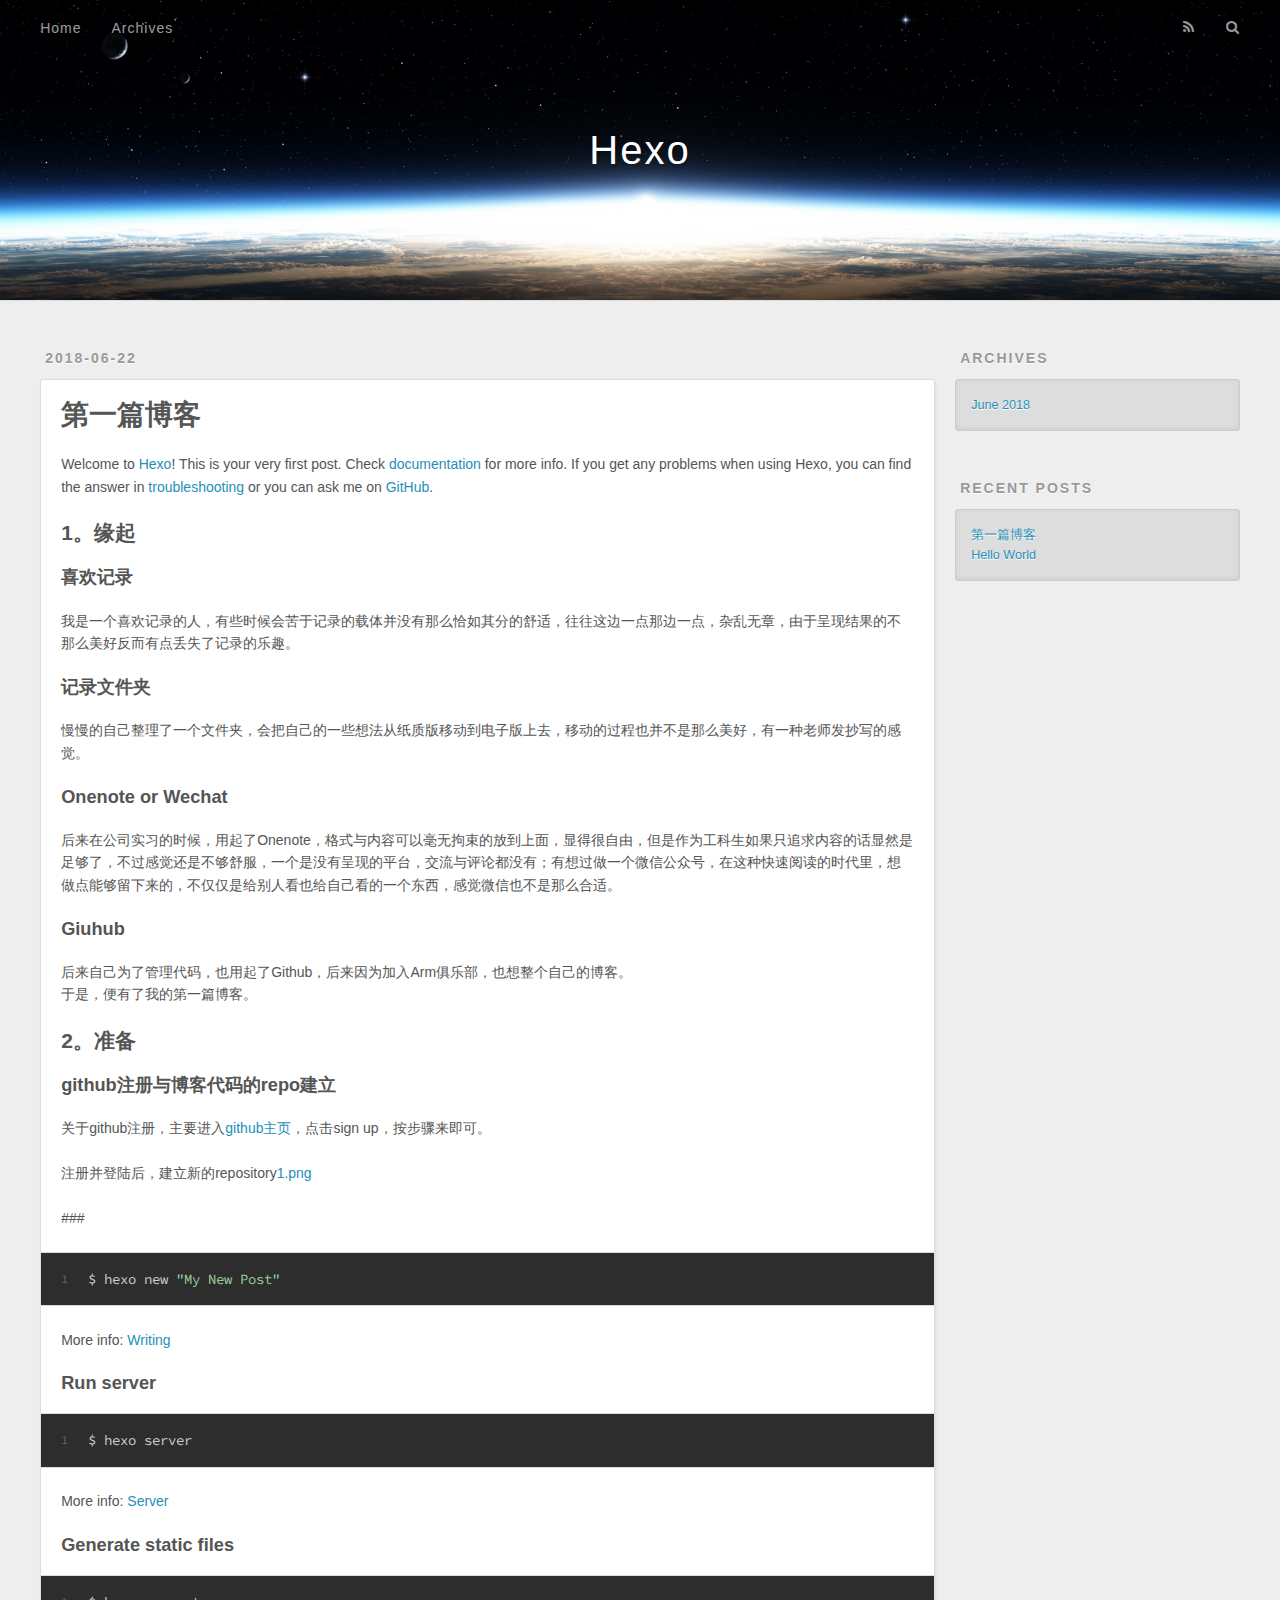
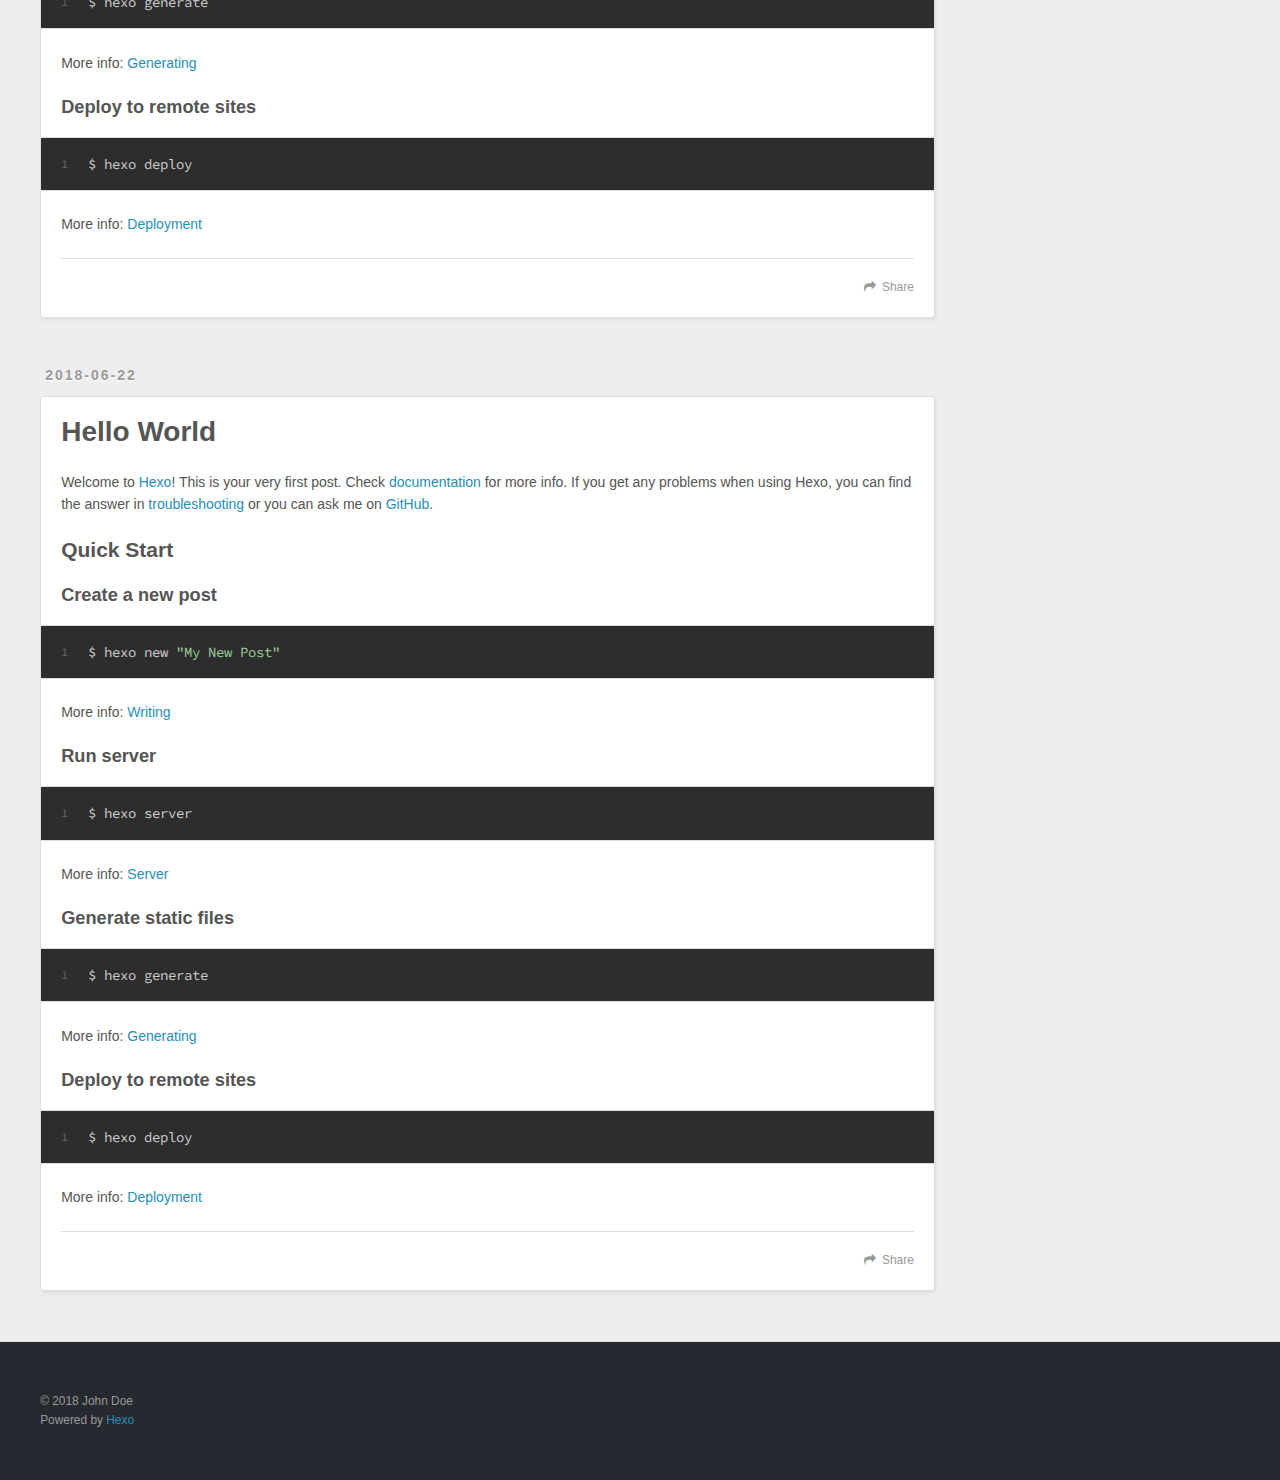
==== commit 74998c03: "Site updated: 2018-06-23 14:00:57" ====
--- a/index.html
+++ b/index.html
@@ -90,7 +90,7 @@
 <h3 id="Onenote-or-Wechat"><a href="#Onenote-or-Wechat" class="headerlink" title="Onenote or Wechat"></a>Onenote or Wechat</h3><p>后来在公司实习的时候，用起了Onenote，格式与内容可以毫无拘束的放到上面，显得很自由，但是作为工科生如果只追求内容的话显然是足够了，不过感觉还是不够舒服，一个是没有呈现的平台，交流与评论都没有；有想过做一个微信公众号，在这种快速阅读的时代里，想做点能够留下来的，不仅仅是给别人看也给自己看的一个东西，感觉微信也不是那么合适。</p>
 <h3 id="Giuhub"><a href="#Giuhub" class="headerlink" title="Giuhub"></a>Giuhub</h3><p>后来自己为了管理代码，也用起了Github，后来因为加入Arm俱乐部，也想整个自己的博客。<br>于是，便有了我的第一篇博客。</p>
 <h2 id="2。准备"><a href="#2。准备" class="headerlink" title="2。准备"></a>2。准备</h2><h3 id="github注册与博客代码的repo建立"><a href="#github注册与博客代码的repo建立" class="headerlink" title="github注册与博客代码的repo建立"></a>github注册与博客代码的repo建立</h3><p>关于github注册，主要进入<a href="https://github.com/" target="_blank" rel="noopener">github主页</a>，点击sign up，按步骤来即可。</p>
-<p>注册并登陆后，建立<a href="/_img/1.png">新的repository</a></p>
+<p>注册并登陆后，建立新的repository<a href="/_img/1.png">1.png</a></p>
 <p>### </p>
 <figure class="highlight bash"><table><tr><td class="gutter"><pre><span class="line">1</span><br></pre></td><td class="code"><pre><span class="line">$ hexo new <span class="string">"My New Post"</span></span><br></pre></td></tr></table></figure>
 <p>More info: <a href="https://hexo.io/docs/writing.html" target="_blank" rel="noopener">Writing</a></p>
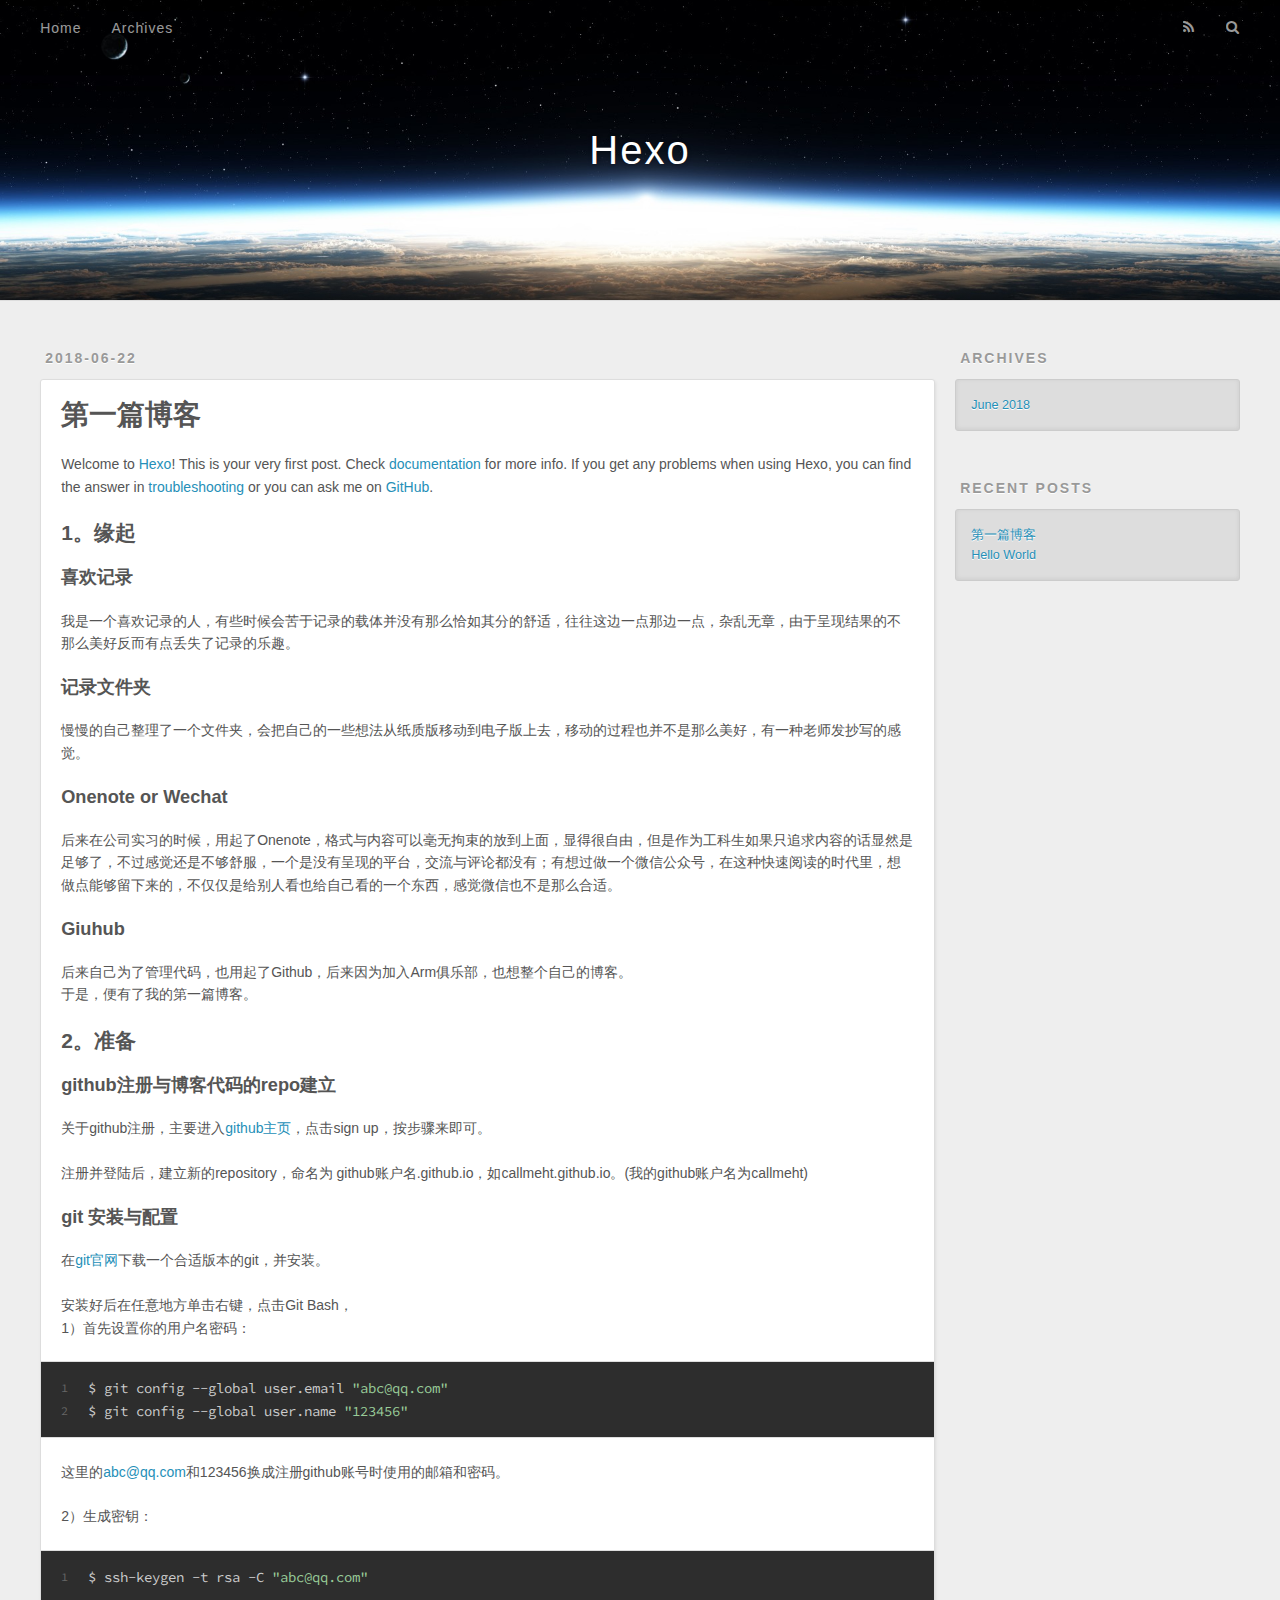
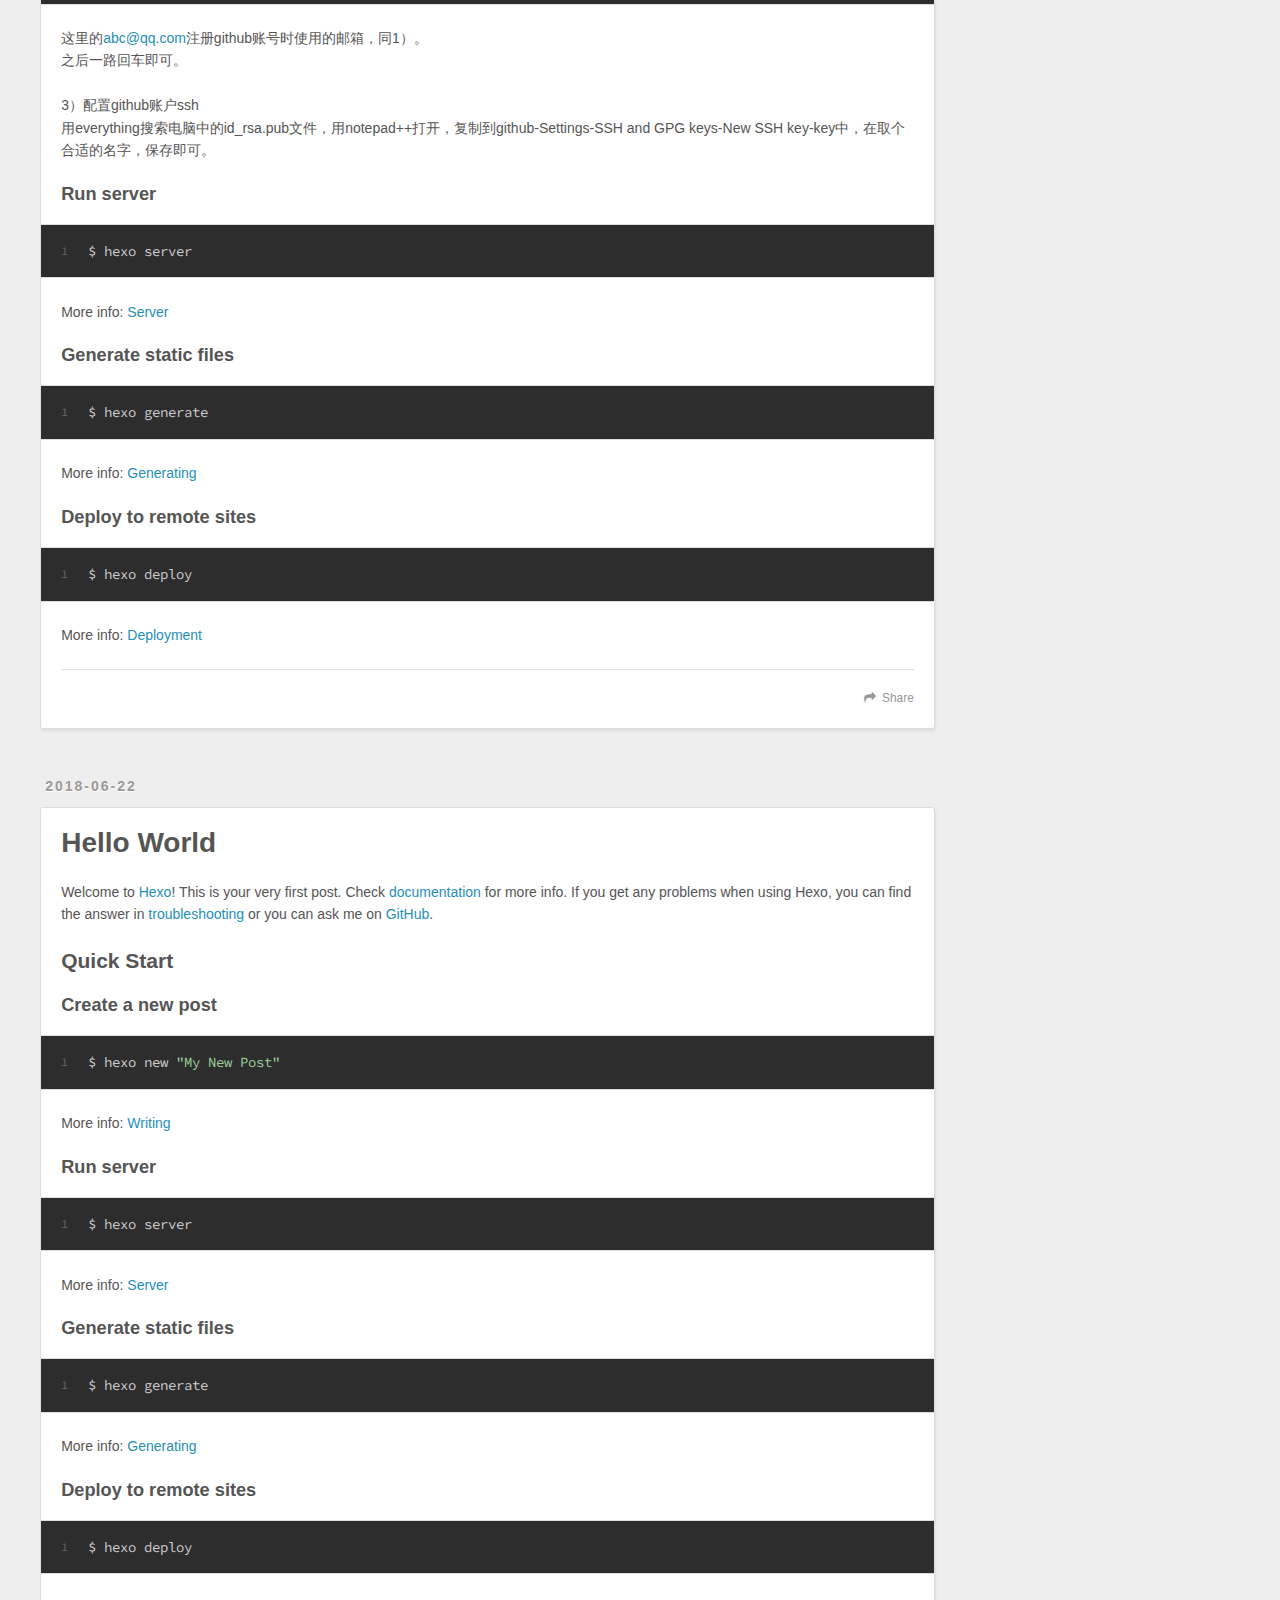
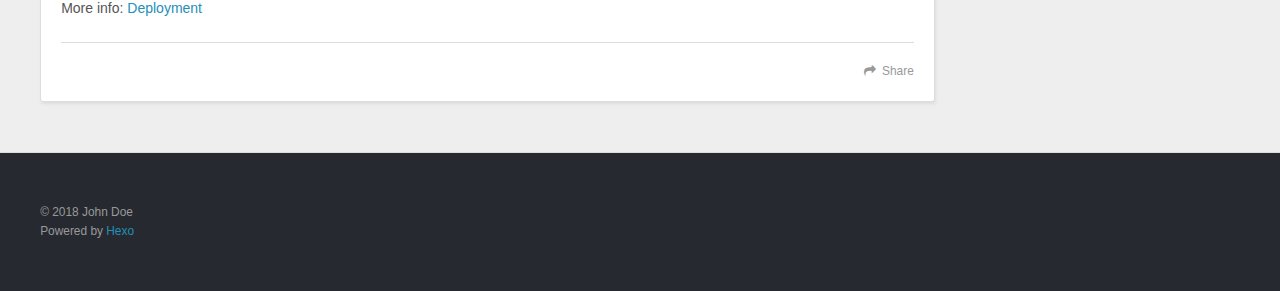
==== commit ff37c029: "Site updated: 2018-06-23 14:33:16" ====
--- a/index.html
+++ b/index.html
@@ -90,10 +90,13 @@
 <h3 id="Onenote-or-Wechat"><a href="#Onenote-or-Wechat" class="headerlink" title="Onenote or Wechat"></a>Onenote or Wechat</h3><p>后来在公司实习的时候，用起了Onenote，格式与内容可以毫无拘束的放到上面，显得很自由，但是作为工科生如果只追求内容的话显然是足够了，不过感觉还是不够舒服，一个是没有呈现的平台，交流与评论都没有；有想过做一个微信公众号，在这种快速阅读的时代里，想做点能够留下来的，不仅仅是给别人看也给自己看的一个东西，感觉微信也不是那么合适。</p>
 <h3 id="Giuhub"><a href="#Giuhub" class="headerlink" title="Giuhub"></a>Giuhub</h3><p>后来自己为了管理代码，也用起了Github，后来因为加入Arm俱乐部，也想整个自己的博客。<br>于是，便有了我的第一篇博客。</p>
 <h2 id="2。准备"><a href="#2。准备" class="headerlink" title="2。准备"></a>2。准备</h2><h3 id="github注册与博客代码的repo建立"><a href="#github注册与博客代码的repo建立" class="headerlink" title="github注册与博客代码的repo建立"></a>github注册与博客代码的repo建立</h3><p>关于github注册，主要进入<a href="https://github.com/" target="_blank" rel="noopener">github主页</a>，点击sign up，按步骤来即可。</p>
-<p>注册并登陆后，建立新的repository<a href="/_img/1.png">1.png</a></p>
-<p>### </p>
-<figure class="highlight bash"><table><tr><td class="gutter"><pre><span class="line">1</span><br></pre></td><td class="code"><pre><span class="line">$ hexo new <span class="string">"My New Post"</span></span><br></pre></td></tr></table></figure>
-<p>More info: <a href="https://hexo.io/docs/writing.html" target="_blank" rel="noopener">Writing</a></p>
+<p>注册并登陆后，建立新的repository，命名为 github账户名.github.io，如callmeht.github.io。(我的github账户名为callmeht)</p>
+<h3 id="git-安装与配置"><a href="#git-安装与配置" class="headerlink" title="git 安装与配置"></a>git 安装与配置</h3><p>在<a href="https://www.git-scm.com/download/" target="_blank" rel="noopener">git官网</a>下载一个合适版本的git，并安装。</p>
+<p>安装好后在任意地方单击右键，点击Git Bash，<br>1）首先设置你的用户名密码：<br><figure class="highlight bash"><table><tr><td class="gutter"><pre><span class="line">1</span><br><span class="line">2</span><br></pre></td><td class="code"><pre><span class="line">$ git config --global user.email <span class="string">"abc@qq.com"</span></span><br><span class="line">$ git config --global user.name <span class="string">"123456"</span></span><br></pre></td></tr></table></figure></p>
+<p>这里的<a href="mailto:abc@qq.com" target="_blank" rel="noopener">abc@qq.com</a>和123456换成注册github账号时使用的邮箱和密码。</p>
+<p>2）生成密钥：<br><figure class="highlight bash"><table><tr><td class="gutter"><pre><span class="line">1</span><br></pre></td><td class="code"><pre><span class="line">$ ssh-keygen -t rsa -C <span class="string">"abc@qq.com"</span></span><br></pre></td></tr></table></figure></p>
+<p>这里的<a href="mailto:abc@qq.com" target="_blank" rel="noopener">abc@qq.com</a>注册github账号时使用的邮箱，同1）。<br>之后一路回车即可。</p>
+<p>3）配置github账户ssh<br>用everything搜索电脑中的id_rsa.pub文件，用notepad++打开，复制到github-Settings-SSH and GPG keys-New SSH key-key中，在取个合适的名字，保存即可。</p>
 <h3 id="Run-server"><a href="#Run-server" class="headerlink" title="Run server"></a>Run server</h3><figure class="highlight bash"><table><tr><td class="gutter"><pre><span class="line">1</span><br></pre></td><td class="code"><pre><span class="line">$ hexo server</span><br></pre></td></tr></table></figure>
 <p>More info: <a href="https://hexo.io/docs/server.html" target="_blank" rel="noopener">Server</a></p>
 <h3 id="Generate-static-files"><a href="#Generate-static-files" class="headerlink" title="Generate static files"></a>Generate static files</h3><figure class="highlight bash"><table><tr><td class="gutter"><pre><span class="line">1</span><br></pre></td><td class="code"><pre><span class="line">$ hexo generate</span><br></pre></td></tr></table></figure>
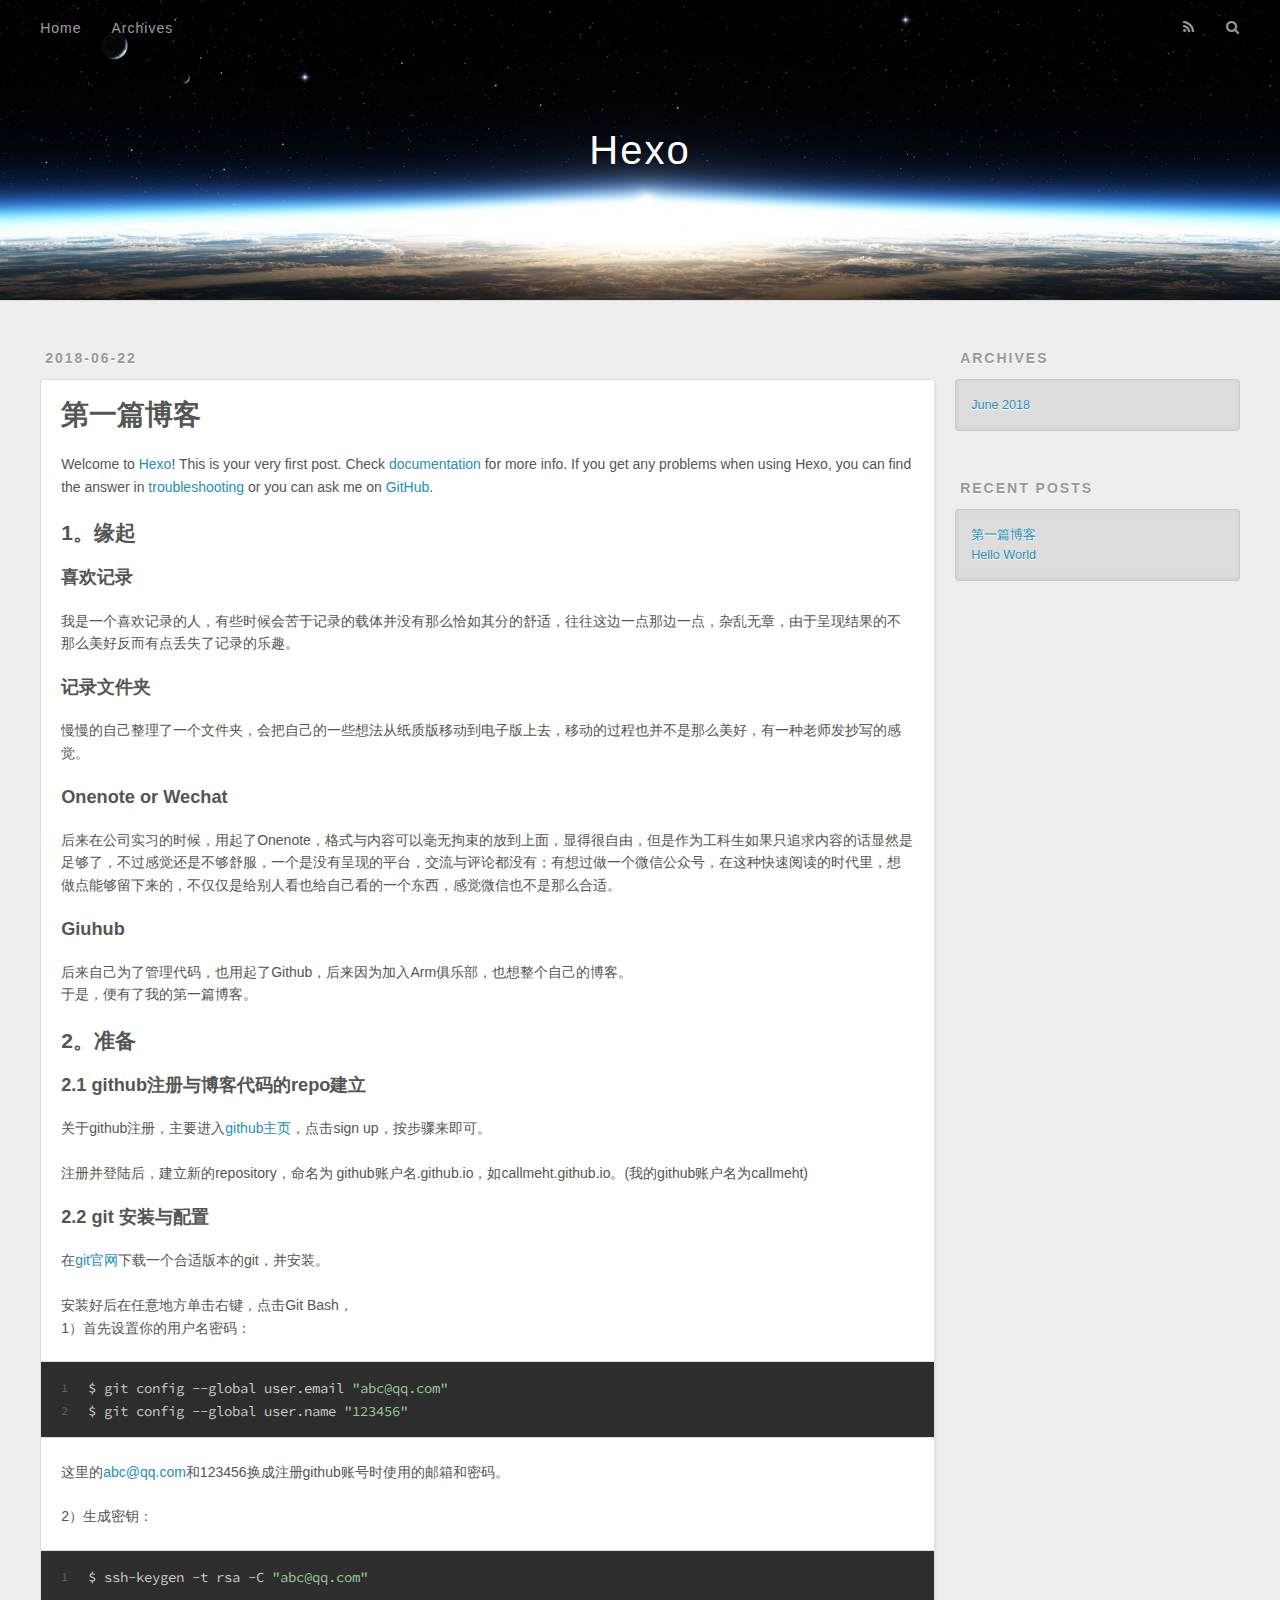
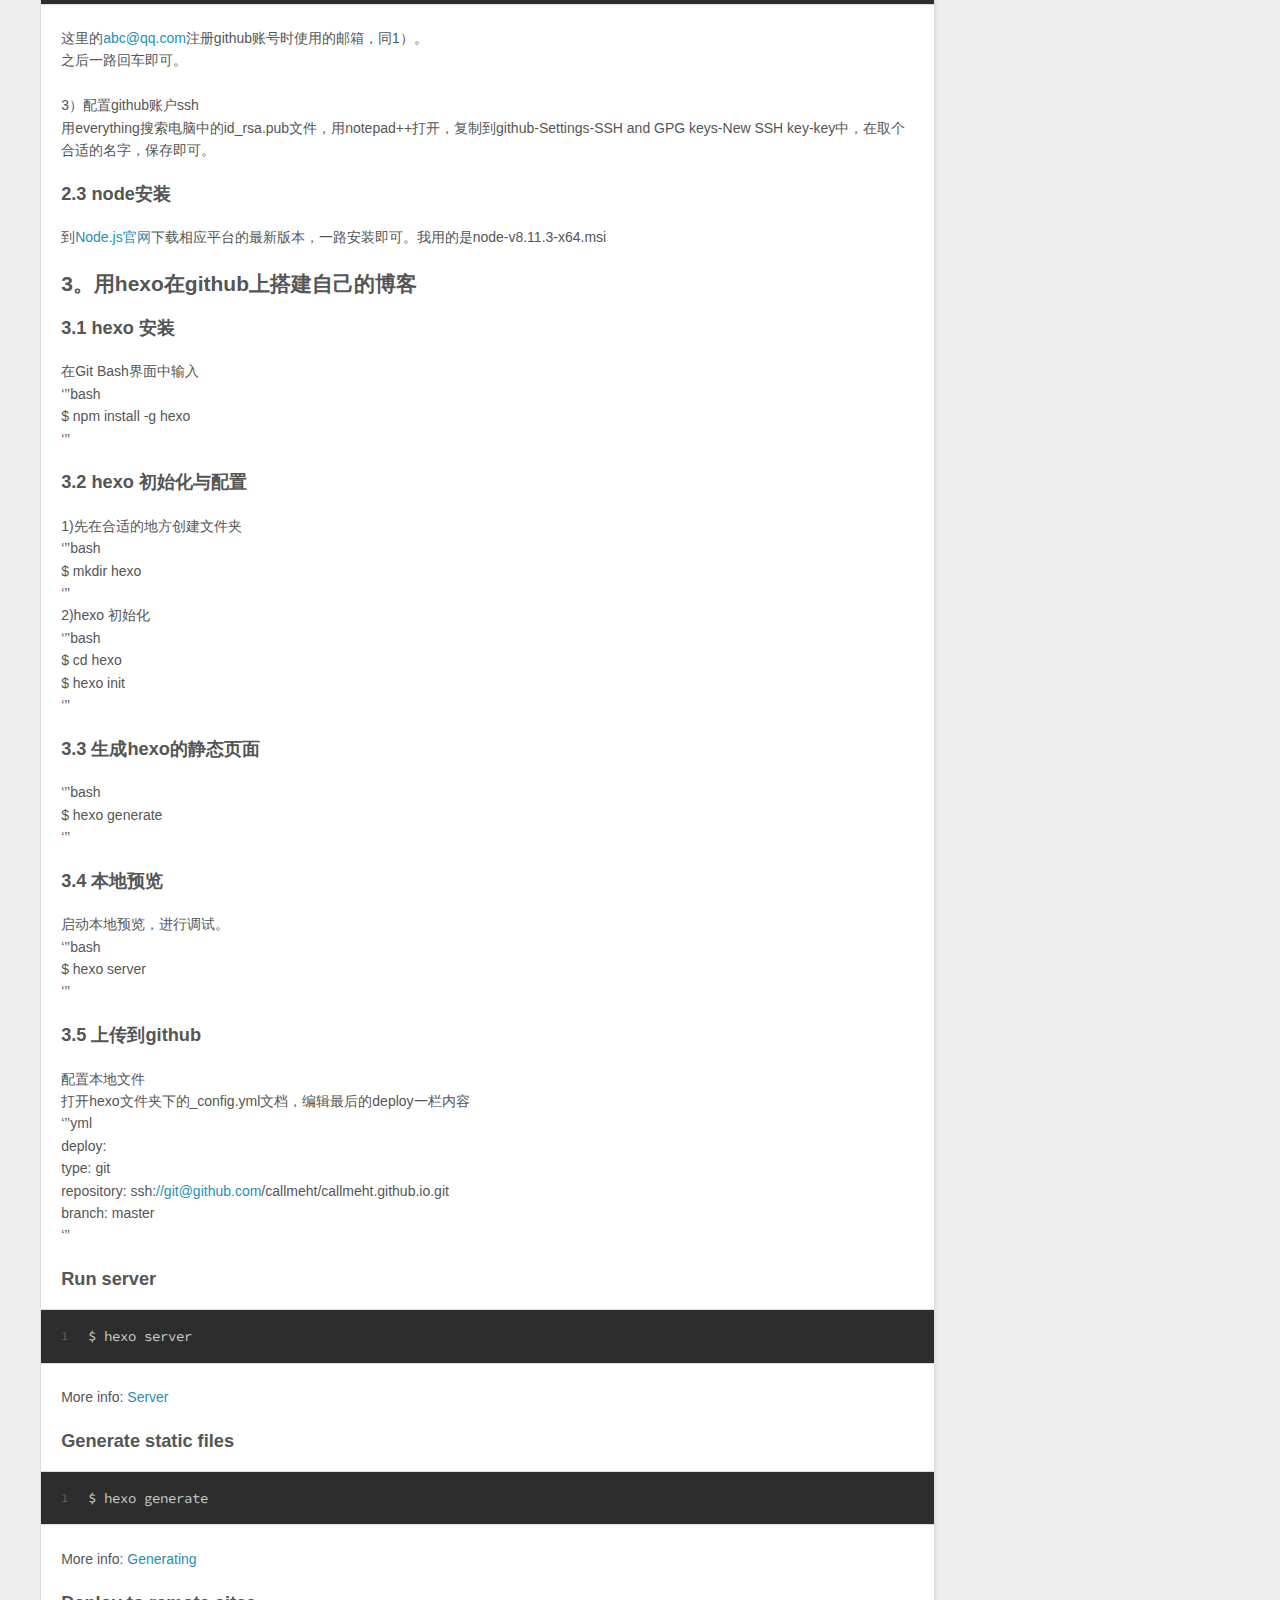
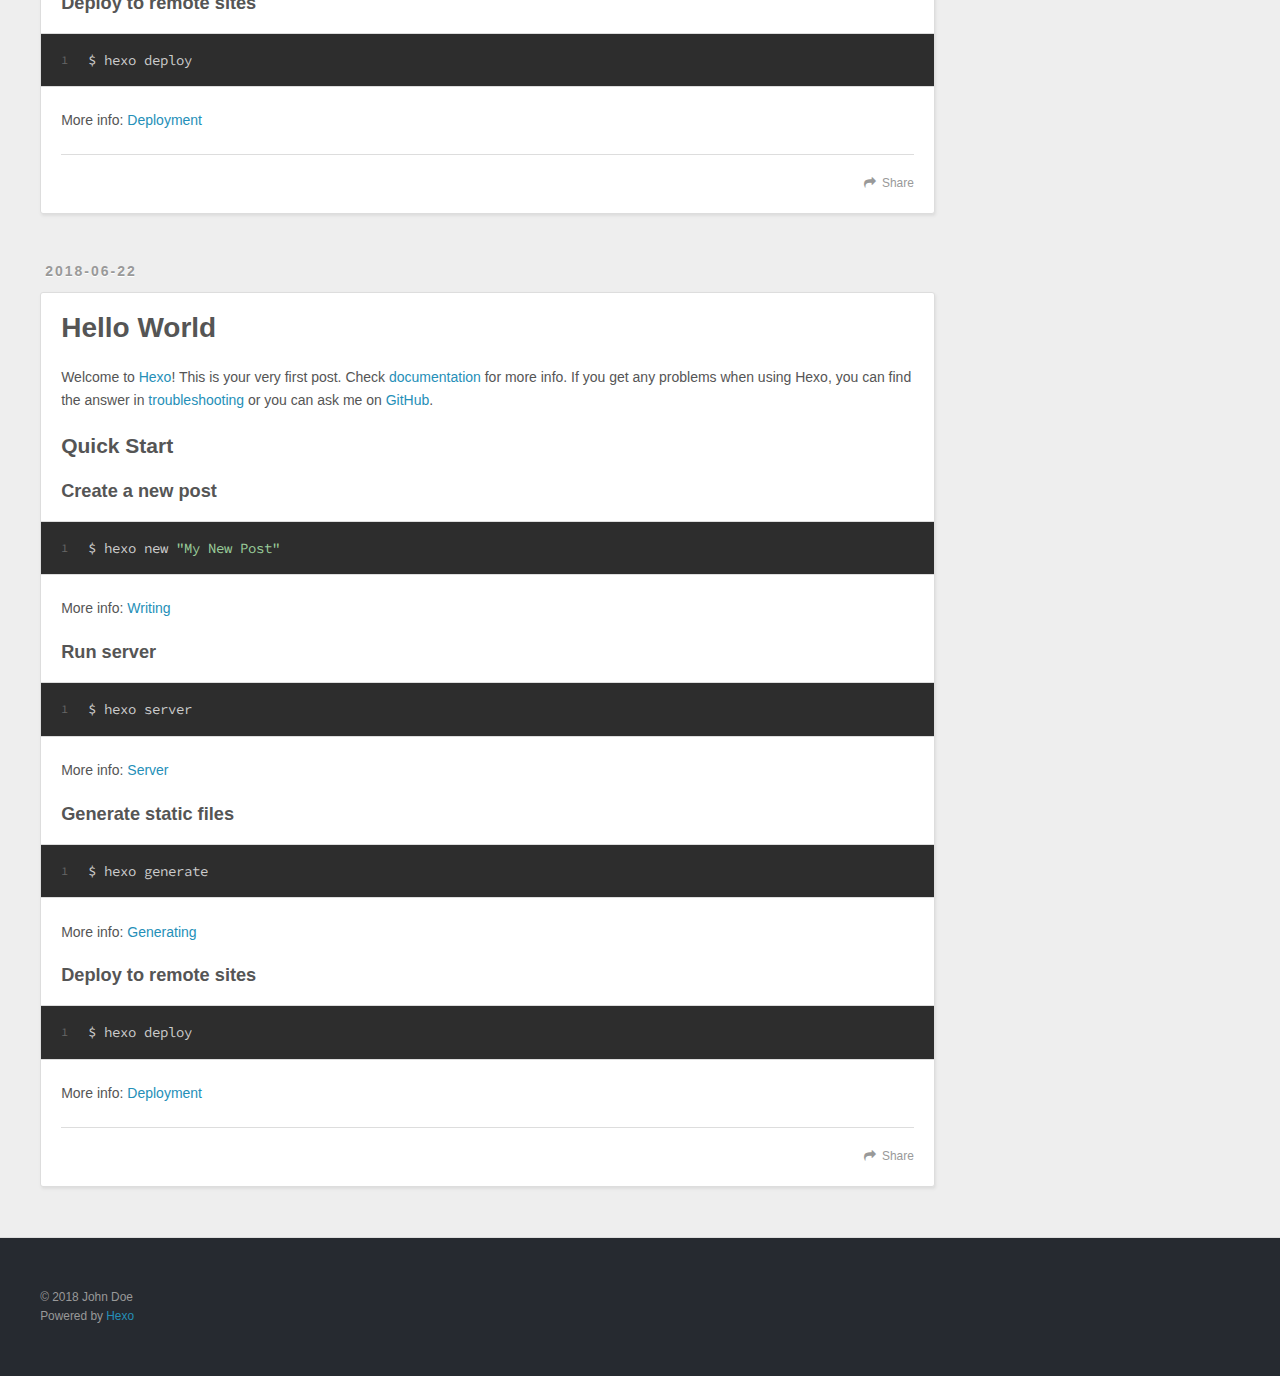
==== commit e929a502: "Site updated: 2018-06-23 15:06:27" ====
--- a/index.html
+++ b/index.html
@@ -89,14 +89,20 @@
 <h3 id="记录文件夹"><a href="#记录文件夹" class="headerlink" title="记录文件夹"></a>记录文件夹</h3><p>慢慢的自己整理了一个文件夹，会把自己的一些想法从纸质版移动到电子版上去，移动的过程也并不是那么美好，有一种老师发抄写的感觉。</p>
 <h3 id="Onenote-or-Wechat"><a href="#Onenote-or-Wechat" class="headerlink" title="Onenote or Wechat"></a>Onenote or Wechat</h3><p>后来在公司实习的时候，用起了Onenote，格式与内容可以毫无拘束的放到上面，显得很自由，但是作为工科生如果只追求内容的话显然是足够了，不过感觉还是不够舒服，一个是没有呈现的平台，交流与评论都没有；有想过做一个微信公众号，在这种快速阅读的时代里，想做点能够留下来的，不仅仅是给别人看也给自己看的一个东西，感觉微信也不是那么合适。</p>
 <h3 id="Giuhub"><a href="#Giuhub" class="headerlink" title="Giuhub"></a>Giuhub</h3><p>后来自己为了管理代码，也用起了Github，后来因为加入Arm俱乐部，也想整个自己的博客。<br>于是，便有了我的第一篇博客。</p>
-<h2 id="2。准备"><a href="#2。准备" class="headerlink" title="2。准备"></a>2。准备</h2><h3 id="github注册与博客代码的repo建立"><a href="#github注册与博客代码的repo建立" class="headerlink" title="github注册与博客代码的repo建立"></a>github注册与博客代码的repo建立</h3><p>关于github注册，主要进入<a href="https://github.com/" target="_blank" rel="noopener">github主页</a>，点击sign up，按步骤来即可。</p>
+<h2 id="2。准备"><a href="#2。准备" class="headerlink" title="2。准备"></a>2。准备</h2><h3 id="2-1-github注册与博客代码的repo建立"><a href="#2-1-github注册与博客代码的repo建立" class="headerlink" title="2.1 github注册与博客代码的repo建立"></a>2.1 github注册与博客代码的repo建立</h3><p>关于github注册，主要进入<a href="https://github.com/" target="_blank" rel="noopener">github主页</a>，点击sign up，按步骤来即可。</p>
 <p>注册并登陆后，建立新的repository，命名为 github账户名.github.io，如callmeht.github.io。(我的github账户名为callmeht)</p>
-<h3 id="git-安装与配置"><a href="#git-安装与配置" class="headerlink" title="git 安装与配置"></a>git 安装与配置</h3><p>在<a href="https://www.git-scm.com/download/" target="_blank" rel="noopener">git官网</a>下载一个合适版本的git，并安装。</p>
+<h3 id="2-2-git-安装与配置"><a href="#2-2-git-安装与配置" class="headerlink" title="2.2 git 安装与配置"></a>2.2 git 安装与配置</h3><p>在<a href="https://www.git-scm.com/download/" target="_blank" rel="noopener">git官网</a>下载一个合适版本的git，并安装。</p>
 <p>安装好后在任意地方单击右键，点击Git Bash，<br>1）首先设置你的用户名密码：<br><figure class="highlight bash"><table><tr><td class="gutter"><pre><span class="line">1</span><br><span class="line">2</span><br></pre></td><td class="code"><pre><span class="line">$ git config --global user.email <span class="string">"abc@qq.com"</span></span><br><span class="line">$ git config --global user.name <span class="string">"123456"</span></span><br></pre></td></tr></table></figure></p>
 <p>这里的<a href="mailto:abc@qq.com" target="_blank" rel="noopener">abc@qq.com</a>和123456换成注册github账号时使用的邮箱和密码。</p>
 <p>2）生成密钥：<br><figure class="highlight bash"><table><tr><td class="gutter"><pre><span class="line">1</span><br></pre></td><td class="code"><pre><span class="line">$ ssh-keygen -t rsa -C <span class="string">"abc@qq.com"</span></span><br></pre></td></tr></table></figure></p>
 <p>这里的<a href="mailto:abc@qq.com" target="_blank" rel="noopener">abc@qq.com</a>注册github账号时使用的邮箱，同1）。<br>之后一路回车即可。</p>
 <p>3）配置github账户ssh<br>用everything搜索电脑中的id_rsa.pub文件，用notepad++打开，复制到github-Settings-SSH and GPG keys-New SSH key-key中，在取个合适的名字，保存即可。</p>
+<h3 id="2-3-node安装"><a href="#2-3-node安装" class="headerlink" title="2.3 node安装"></a>2.3 node安装</h3><p>到<a href="https://nodejs.org/en/" target="_blank" rel="noopener">Node.js官网</a>下载相应平台的最新版本，一路安装即可。我用的是node-v8.11.3-x64.msi</p>
+<h2 id="3。用hexo在github上搭建自己的博客"><a href="#3。用hexo在github上搭建自己的博客" class="headerlink" title="3。用hexo在github上搭建自己的博客"></a>3。用hexo在github上搭建自己的博客</h2><h3 id="3-1-hexo-安装"><a href="#3-1-hexo-安装" class="headerlink" title="3.1 hexo 安装"></a>3.1 hexo 安装</h3><p>在Git Bash界面中输入<br>‘’’bash<br>$ npm install -g hexo<br>‘’’</p>
+<h3 id="3-2-hexo-初始化与配置"><a href="#3-2-hexo-初始化与配置" class="headerlink" title="3.2 hexo 初始化与配置"></a>3.2 hexo 初始化与配置</h3><p>1)先在合适的地方创建文件夹<br>‘’’bash<br>$ mkdir hexo<br>‘’’<br>2)hexo 初始化<br>‘’’bash<br>$ cd hexo<br>$ hexo init<br>‘’’</p>
+<h3 id="3-3-生成hexo的静态页面"><a href="#3-3-生成hexo的静态页面" class="headerlink" title="3.3 生成hexo的静态页面"></a>3.3 生成hexo的静态页面</h3><p>‘’’bash<br>$ hexo generate<br>‘’’</p>
+<h3 id="3-4-本地预览"><a href="#3-4-本地预览" class="headerlink" title="3.4 本地预览"></a>3.4 本地预览</h3><p>启动本地预览，进行调试。<br>‘’’bash<br>$ hexo server<br>‘’’</p>
+<h3 id="3-5-上传到github"><a href="#3-5-上传到github" class="headerlink" title="3.5 上传到github"></a>3.5 上传到github</h3><p>配置本地文件<br>打开hexo文件夹下的_config.yml文档，编辑最后的deploy一栏内容<br>‘’’yml<br>deploy:<br>  type: git<br>  repository: ssh:<a href="mailto://git@github.com" target="_blank" rel="noopener">//git@github.com</a>/callmeht/callmeht.github.io.git<br>  branch: master<br>‘’’</p>
 <h3 id="Run-server"><a href="#Run-server" class="headerlink" title="Run server"></a>Run server</h3><figure class="highlight bash"><table><tr><td class="gutter"><pre><span class="line">1</span><br></pre></td><td class="code"><pre><span class="line">$ hexo server</span><br></pre></td></tr></table></figure>
 <p>More info: <a href="https://hexo.io/docs/server.html" target="_blank" rel="noopener">Server</a></p>
 <h3 id="Generate-static-files"><a href="#Generate-static-files" class="headerlink" title="Generate static files"></a>Generate static files</h3><figure class="highlight bash"><table><tr><td class="gutter"><pre><span class="line">1</span><br></pre></td><td class="code"><pre><span class="line">$ hexo generate</span><br></pre></td></tr></table></figure>
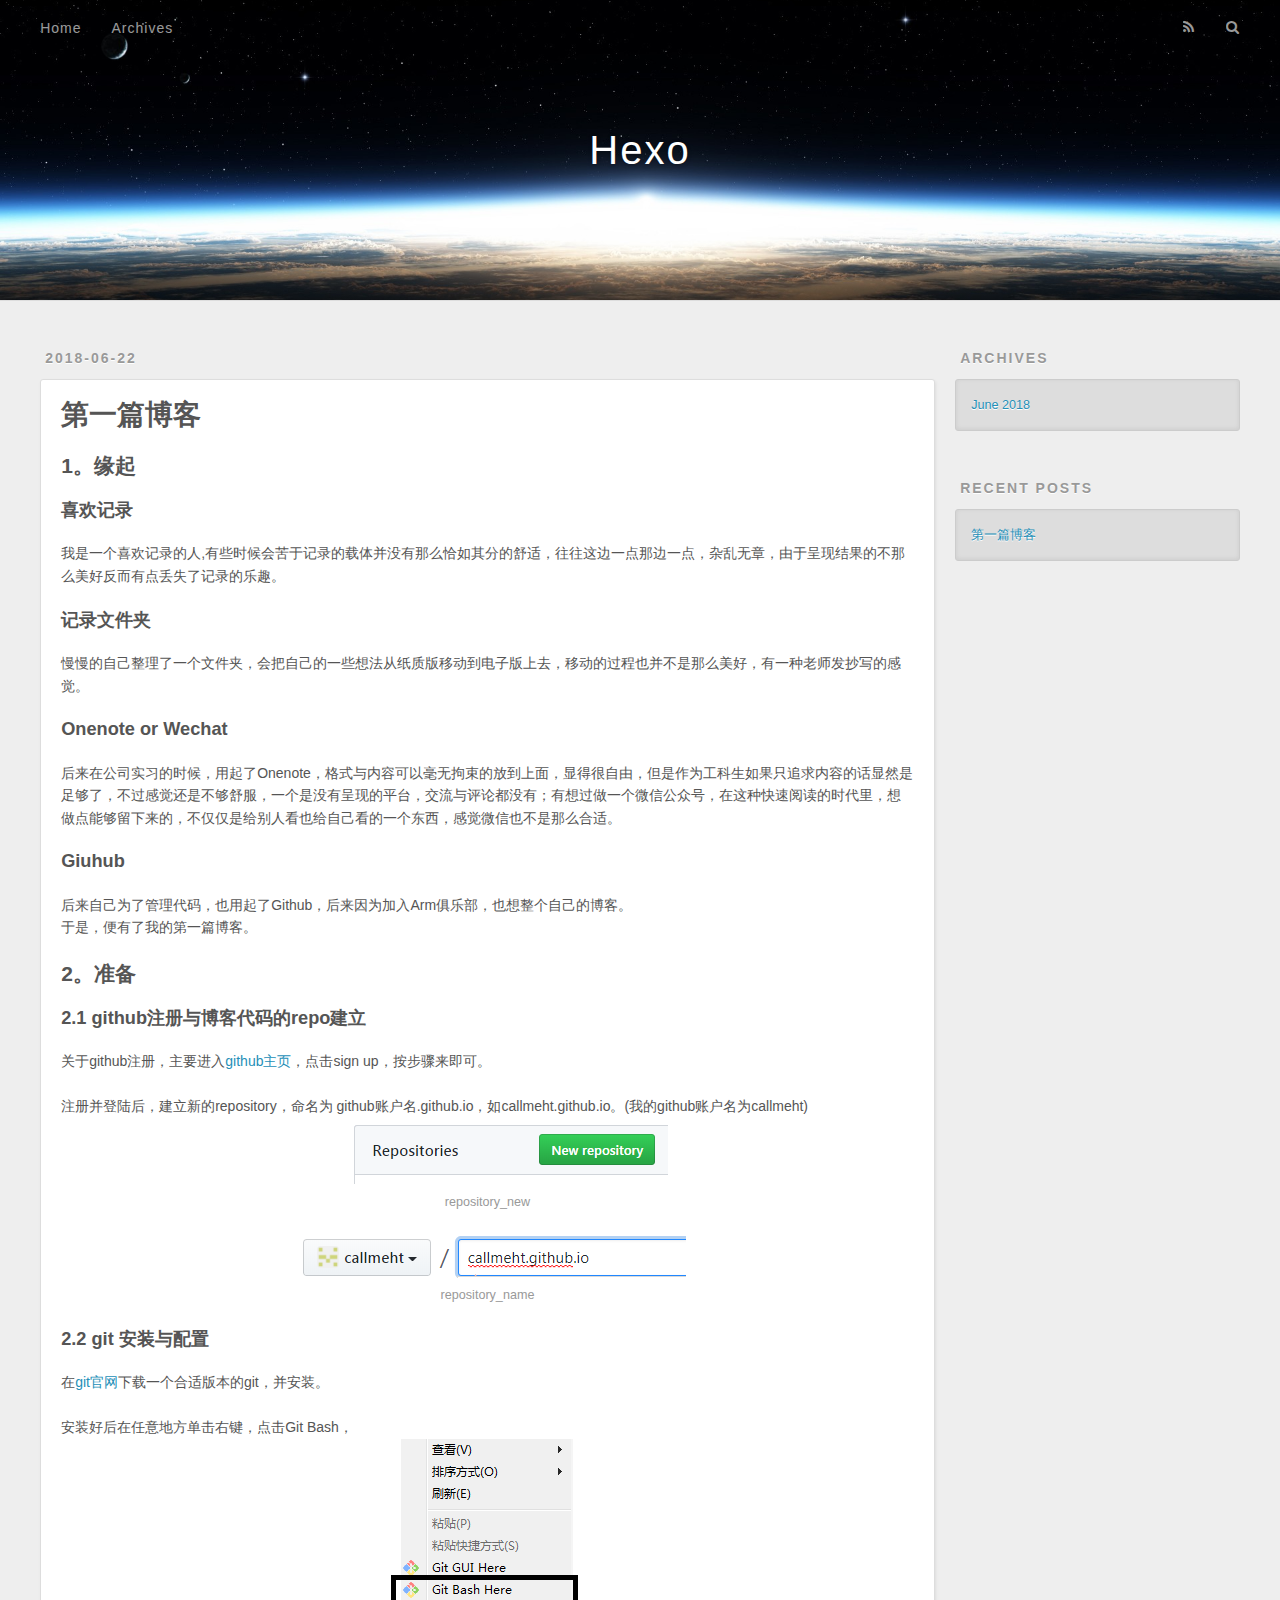
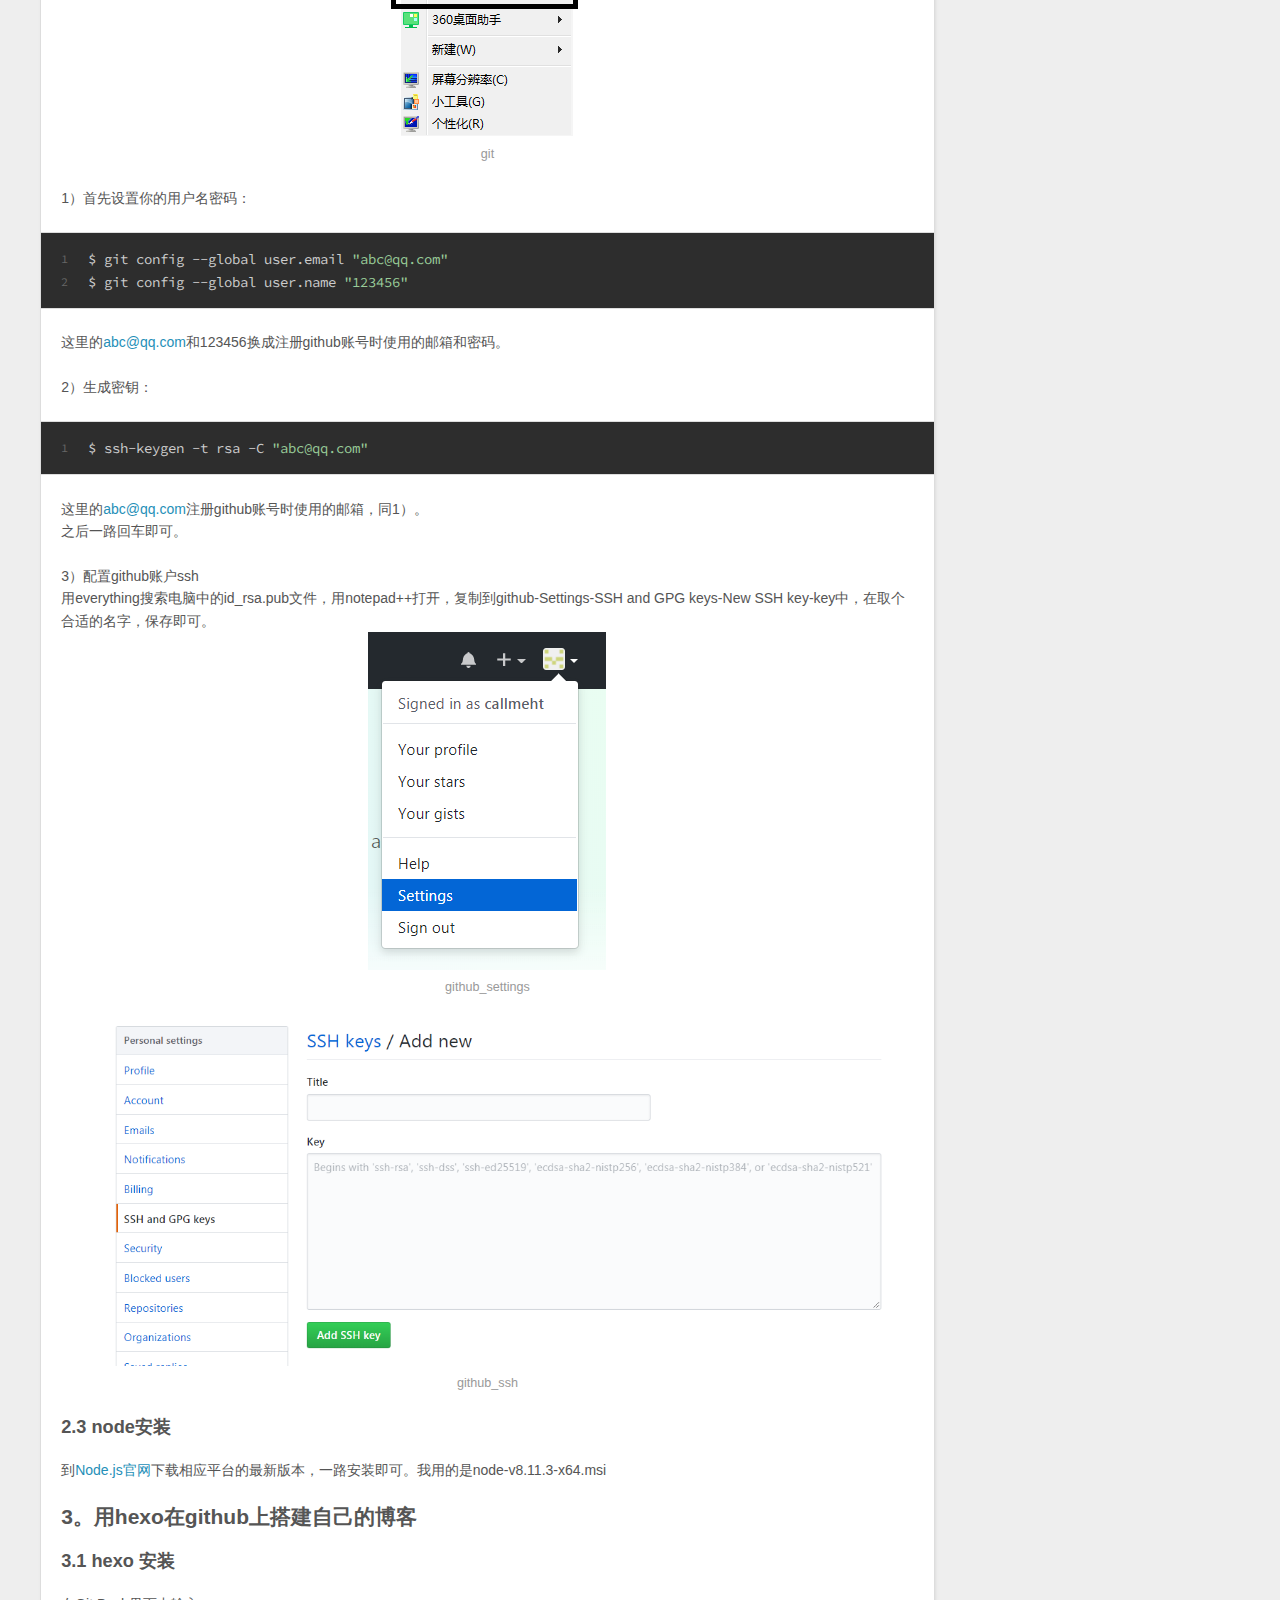
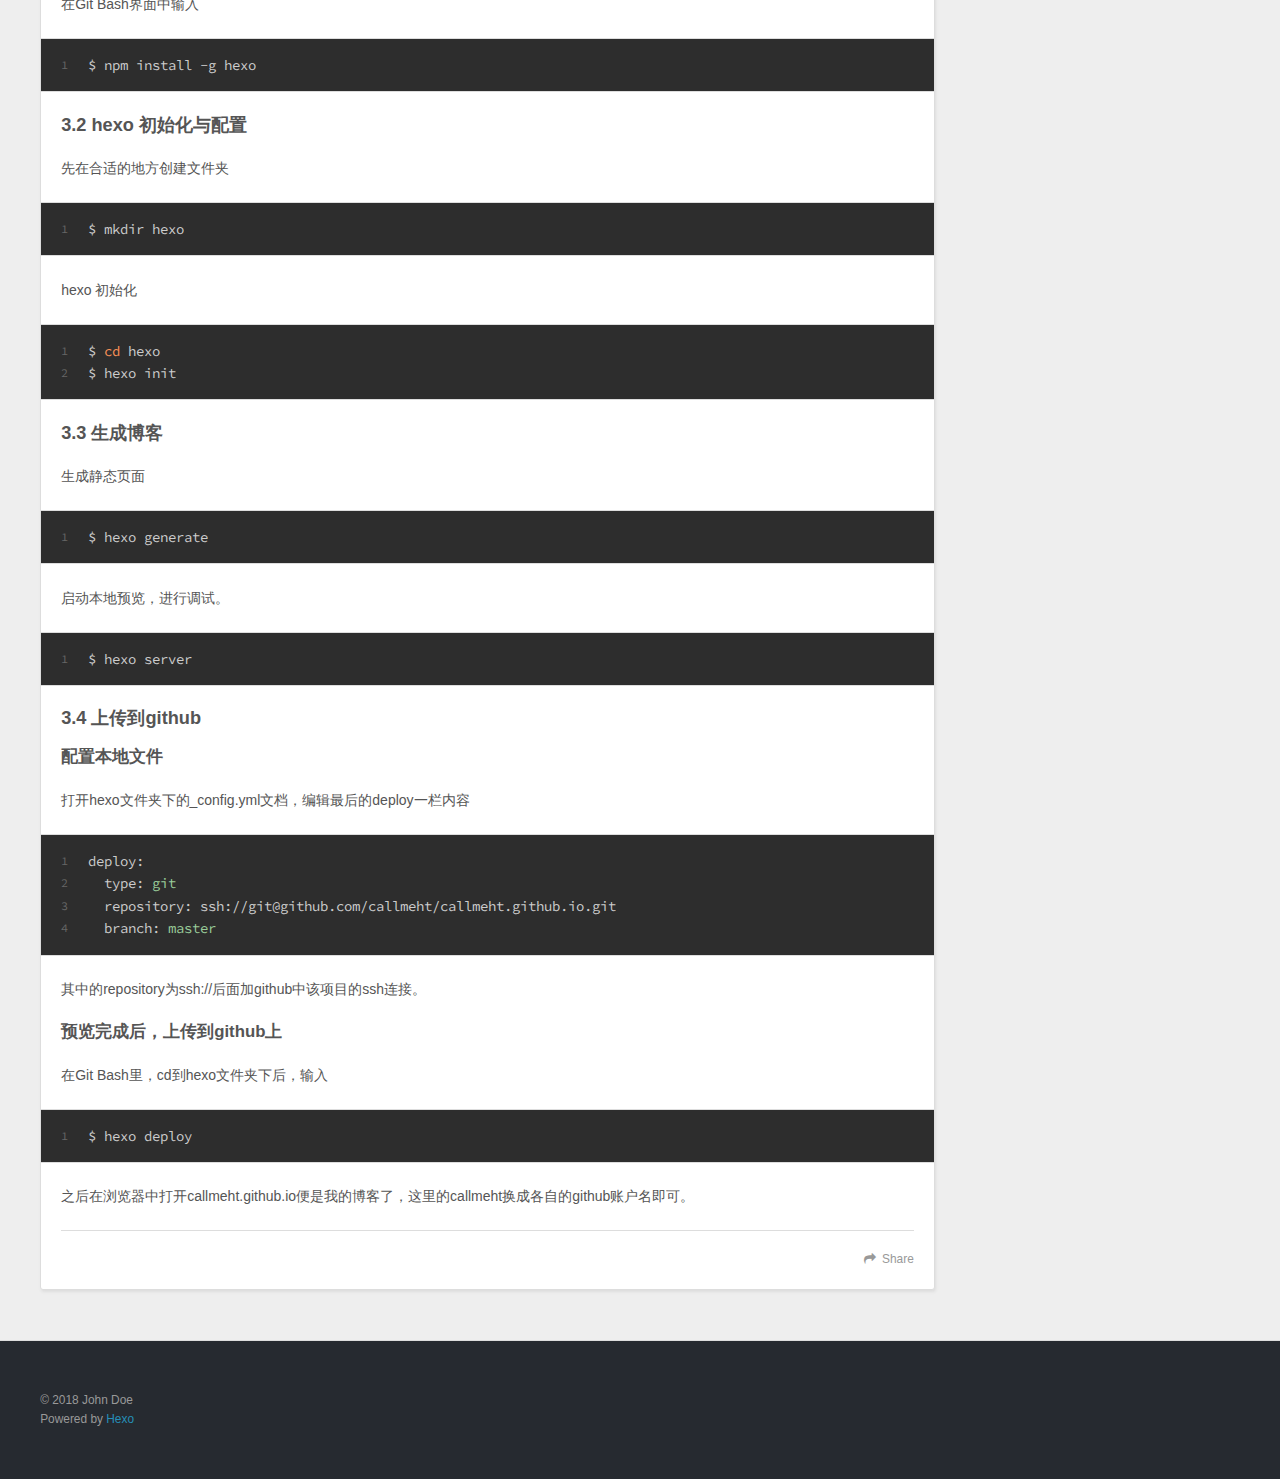
==== commit 451e7c98: "Site updated: 2018-06-23 15:52:35" ====
--- a/index.html
+++ b/index.html
@@ -84,81 +84,33 @@
     
     <div class="article-entry" itemprop="articleBody">
       
-        <p>Welcome to <a href="https://hexo.io/" target="_blank" rel="noopener">Hexo</a>! This is your very first post. Check <a href="https://hexo.io/docs/" target="_blank" rel="noopener">documentation</a> for more info. If you get any problems when using Hexo, you can find the answer in <a href="https://hexo.io/docs/troubleshooting.html" target="_blank" rel="noopener">troubleshooting</a> or you can ask me on <a href="https://github.com/hexojs/hexo/issues" target="_blank" rel="noopener">GitHub</a>.</p>
-<h2 id="1。缘起"><a href="#1。缘起" class="headerlink" title="1。缘起"></a>1。缘起</h2><h3 id="喜欢记录"><a href="#喜欢记录" class="headerlink" title="喜欢记录"></a>喜欢记录</h3><p>我是一个喜欢记录的人，有些时候会苦于记录的载体并没有那么恰如其分的舒适，往往这边一点那边一点，杂乱无章，由于呈现结果的不那么美好反而有点丢失了记录的乐趣。</p>
+        <h2 id="1。缘起"><a href="#1。缘起" class="headerlink" title="1。缘起"></a>1。缘起</h2><h3 id="喜欢记录"><a href="#喜欢记录" class="headerlink" title="喜欢记录"></a>喜欢记录</h3><p>我是一个喜欢记录的人,有些时候会苦于记录的载体并没有那么恰如其分的舒适，往往这边一点那边一点，杂乱无章，由于呈现结果的不那么美好反而有点丢失了记录的乐趣。</p>
 <h3 id="记录文件夹"><a href="#记录文件夹" class="headerlink" title="记录文件夹"></a>记录文件夹</h3><p>慢慢的自己整理了一个文件夹，会把自己的一些想法从纸质版移动到电子版上去，移动的过程也并不是那么美好，有一种老师发抄写的感觉。</p>
 <h3 id="Onenote-or-Wechat"><a href="#Onenote-or-Wechat" class="headerlink" title="Onenote or Wechat"></a>Onenote or Wechat</h3><p>后来在公司实习的时候，用起了Onenote，格式与内容可以毫无拘束的放到上面，显得很自由，但是作为工科生如果只追求内容的话显然是足够了，不过感觉还是不够舒服，一个是没有呈现的平台，交流与评论都没有；有想过做一个微信公众号，在这种快速阅读的时代里，想做点能够留下来的，不仅仅是给别人看也给自己看的一个东西，感觉微信也不是那么合适。</p>
 <h3 id="Giuhub"><a href="#Giuhub" class="headerlink" title="Giuhub"></a>Giuhub</h3><p>后来自己为了管理代码，也用起了Github，后来因为加入Arm俱乐部，也想整个自己的博客。<br>于是，便有了我的第一篇博客。</p>
 <h2 id="2。准备"><a href="#2。准备" class="headerlink" title="2。准备"></a>2。准备</h2><h3 id="2-1-github注册与博客代码的repo建立"><a href="#2-1-github注册与博客代码的repo建立" class="headerlink" title="2.1 github注册与博客代码的repo建立"></a>2.1 github注册与博客代码的repo建立</h3><p>关于github注册，主要进入<a href="https://github.com/" target="_blank" rel="noopener">github主页</a>，点击sign up，按步骤来即可。</p>
-<p>注册并登陆后，建立新的repository，命名为 github账户名.github.io，如callmeht.github.io。(我的github账户名为callmeht)</p>
+<p>注册并登陆后，建立新的repository，命名为 github账户名.github.io，如callmeht.github.io。(我的github账户名为callmeht)<br><img src="/2018/06/22/test/repository.png" alt="repository_new"><br><img src="/2018/06/22/test/repository_name.png" alt="repository_name"></p>
 <h3 id="2-2-git-安装与配置"><a href="#2-2-git-安装与配置" class="headerlink" title="2.2 git 安装与配置"></a>2.2 git 安装与配置</h3><p>在<a href="https://www.git-scm.com/download/" target="_blank" rel="noopener">git官网</a>下载一个合适版本的git，并安装。</p>
-<p>安装好后在任意地方单击右键，点击Git Bash，<br>1）首先设置你的用户名密码：<br><figure class="highlight bash"><table><tr><td class="gutter"><pre><span class="line">1</span><br><span class="line">2</span><br></pre></td><td class="code"><pre><span class="line">$ git config --global user.email <span class="string">"abc@qq.com"</span></span><br><span class="line">$ git config --global user.name <span class="string">"123456"</span></span><br></pre></td></tr></table></figure></p>
+<p>安装好后在任意地方单击右键，点击Git Bash，<br><img src="/2018/06/22/test/git.png" alt="git"><br>1）首先设置你的用户名密码：<br><figure class="highlight bash"><table><tr><td class="gutter"><pre><span class="line">1</span><br><span class="line">2</span><br></pre></td><td class="code"><pre><span class="line">$ git config --global user.email <span class="string">"abc@qq.com"</span></span><br><span class="line">$ git config --global user.name <span class="string">"123456"</span></span><br></pre></td></tr></table></figure></p>
 <p>这里的<a href="mailto:abc@qq.com" target="_blank" rel="noopener">abc@qq.com</a>和123456换成注册github账号时使用的邮箱和密码。</p>
 <p>2）生成密钥：<br><figure class="highlight bash"><table><tr><td class="gutter"><pre><span class="line">1</span><br></pre></td><td class="code"><pre><span class="line">$ ssh-keygen -t rsa -C <span class="string">"abc@qq.com"</span></span><br></pre></td></tr></table></figure></p>
 <p>这里的<a href="mailto:abc@qq.com" target="_blank" rel="noopener">abc@qq.com</a>注册github账号时使用的邮箱，同1）。<br>之后一路回车即可。</p>
-<p>3）配置github账户ssh<br>用everything搜索电脑中的id_rsa.pub文件，用notepad++打开，复制到github-Settings-SSH and GPG keys-New SSH key-key中，在取个合适的名字，保存即可。</p>
+<p>3）配置github账户ssh<br>用everything搜索电脑中的id_rsa.pub文件，用notepad++打开，复制到github-Settings-SSH and GPG keys-New SSH key-key中，在取个合适的名字，保存即可。<br><img src="/2018/06/22/test/github_settings.png" alt="github_settings"><br><img src="/2018/06/22/test/github_ssh.png" alt="github_ssh"></p>
 <h3 id="2-3-node安装"><a href="#2-3-node安装" class="headerlink" title="2.3 node安装"></a>2.3 node安装</h3><p>到<a href="https://nodejs.org/en/" target="_blank" rel="noopener">Node.js官网</a>下载相应平台的最新版本，一路安装即可。我用的是node-v8.11.3-x64.msi</p>
-<h2 id="3。用hexo在github上搭建自己的博客"><a href="#3。用hexo在github上搭建自己的博客" class="headerlink" title="3。用hexo在github上搭建自己的博客"></a>3。用hexo在github上搭建自己的博客</h2><h3 id="3-1-hexo-安装"><a href="#3-1-hexo-安装" class="headerlink" title="3.1 hexo 安装"></a>3.1 hexo 安装</h3><p>在Git Bash界面中输入<br>‘’’bash<br>$ npm install -g hexo<br>‘’’</p>
-<h3 id="3-2-hexo-初始化与配置"><a href="#3-2-hexo-初始化与配置" class="headerlink" title="3.2 hexo 初始化与配置"></a>3.2 hexo 初始化与配置</h3><p>1)先在合适的地方创建文件夹<br>‘’’bash<br>$ mkdir hexo<br>‘’’<br>2)hexo 初始化<br>‘’’bash<br>$ cd hexo<br>$ hexo init<br>‘’’</p>
-<h3 id="3-3-生成hexo的静态页面"><a href="#3-3-生成hexo的静态页面" class="headerlink" title="3.3 生成hexo的静态页面"></a>3.3 生成hexo的静态页面</h3><p>‘’’bash<br>$ hexo generate<br>‘’’</p>
-<h3 id="3-4-本地预览"><a href="#3-4-本地预览" class="headerlink" title="3.4 本地预览"></a>3.4 本地预览</h3><p>启动本地预览，进行调试。<br>‘’’bash<br>$ hexo server<br>‘’’</p>
-<h3 id="3-5-上传到github"><a href="#3-5-上传到github" class="headerlink" title="3.5 上传到github"></a>3.5 上传到github</h3><p>配置本地文件<br>打开hexo文件夹下的_config.yml文档，编辑最后的deploy一栏内容<br>‘’’yml<br>deploy:<br>  type: git<br>  repository: ssh:<a href="mailto://git@github.com" target="_blank" rel="noopener">//git@github.com</a>/callmeht/callmeht.github.io.git<br>  branch: master<br>‘’’</p>
-<h3 id="Run-server"><a href="#Run-server" class="headerlink" title="Run server"></a>Run server</h3><figure class="highlight bash"><table><tr><td class="gutter"><pre><span class="line">1</span><br></pre></td><td class="code"><pre><span class="line">$ hexo server</span><br></pre></td></tr></table></figure>
-<p>More info: <a href="https://hexo.io/docs/server.html" target="_blank" rel="noopener">Server</a></p>
-<h3 id="Generate-static-files"><a href="#Generate-static-files" class="headerlink" title="Generate static files"></a>Generate static files</h3><figure class="highlight bash"><table><tr><td class="gutter"><pre><span class="line">1</span><br></pre></td><td class="code"><pre><span class="line">$ hexo generate</span><br></pre></td></tr></table></figure>
-<p>More info: <a href="https://hexo.io/docs/generating.html" target="_blank" rel="noopener">Generating</a></p>
-<h3 id="Deploy-to-remote-sites"><a href="#Deploy-to-remote-sites" class="headerlink" title="Deploy to remote sites"></a>Deploy to remote sites</h3><figure class="highlight bash"><table><tr><td class="gutter"><pre><span class="line">1</span><br></pre></td><td class="code"><pre><span class="line">$ hexo deploy</span><br></pre></td></tr></table></figure>
-<p>More info: <a href="https://hexo.io/docs/deployment.html" target="_blank" rel="noopener">Deployment</a></p>
+<h2 id="3。用hexo在github上搭建自己的博客"><a href="#3。用hexo在github上搭建自己的博客" class="headerlink" title="3。用hexo在github上搭建自己的博客"></a>3。用hexo在github上搭建自己的博客</h2><h3 id="3-1-hexo-安装"><a href="#3-1-hexo-安装" class="headerlink" title="3.1 hexo 安装"></a>3.1 hexo 安装</h3><p>在Git Bash界面中输入<br><figure class="highlight bash"><table><tr><td class="gutter"><pre><span class="line">1</span><br></pre></td><td class="code"><pre><span class="line">$ npm install -g hexo</span><br></pre></td></tr></table></figure></p>
+<h3 id="3-2-hexo-初始化与配置"><a href="#3-2-hexo-初始化与配置" class="headerlink" title="3.2 hexo 初始化与配置"></a>3.2 hexo 初始化与配置</h3><p>先在合适的地方创建文件夹<br><figure class="highlight bash"><table><tr><td class="gutter"><pre><span class="line">1</span><br></pre></td><td class="code"><pre><span class="line">$ mkdir hexo</span><br></pre></td></tr></table></figure></p>
+<p>hexo 初始化<br><figure class="highlight bash"><table><tr><td class="gutter"><pre><span class="line">1</span><br><span class="line">2</span><br></pre></td><td class="code"><pre><span class="line">$ <span class="built_in">cd</span> hexo</span><br><span class="line">$ hexo init</span><br></pre></td></tr></table></figure></p>
+<h3 id="3-3-生成博客"><a href="#3-3-生成博客" class="headerlink" title="3.3 生成博客"></a>3.3 生成博客</h3><p>生成静态页面<br><figure class="highlight bash"><table><tr><td class="gutter"><pre><span class="line">1</span><br></pre></td><td class="code"><pre><span class="line">$ hexo generate</span><br></pre></td></tr></table></figure></p>
+<p>启动本地预览，进行调试。<br><figure class="highlight bash"><table><tr><td class="gutter"><pre><span class="line">1</span><br></pre></td><td class="code"><pre><span class="line">$ hexo server</span><br></pre></td></tr></table></figure></p>
+<h3 id="3-4-上传到github"><a href="#3-4-上传到github" class="headerlink" title="3.4 上传到github"></a>3.4 上传到github</h3><h4 id="配置本地文件"><a href="#配置本地文件" class="headerlink" title="配置本地文件"></a>配置本地文件</h4><p>打开hexo文件夹下的_config.yml文档，编辑最后的deploy一栏内容<br><figure class="highlight yml"><table><tr><td class="gutter"><pre><span class="line">1</span><br><span class="line">2</span><br><span class="line">3</span><br><span class="line">4</span><br></pre></td><td class="code"><pre><span class="line"><span class="attr">deploy:</span></span><br><span class="line"><span class="attr">  type:</span> <span class="string">git</span></span><br><span class="line"><span class="attr">  repository:</span> <span class="attr">ssh://git@github.com/callmeht/callmeht.github.io.git</span></span><br><span class="line"><span class="attr">  branch:</span> <span class="string">master</span></span><br></pre></td></tr></table></figure></p>
+<p>其中的repository为ssh://后面加github中该项目的ssh连接。</p>
+<h4 id="预览完成后，上传到github上"><a href="#预览完成后，上传到github上" class="headerlink" title="预览完成后，上传到github上"></a>预览完成后，上传到github上</h4><p>在Git Bash里，cd到hexo文件夹下后，输入<br><figure class="highlight bash"><table><tr><td class="gutter"><pre><span class="line">1</span><br></pre></td><td class="code"><pre><span class="line">$ hexo deploy</span><br></pre></td></tr></table></figure></p>
+<p>之后在浏览器中打开callmeht.github.io便是我的博客了，这里的callmeht换成各自的github账户名即可。</p>
 
       
     </div>
     <footer class="article-footer">
-      <a data-url="http://yoursite.com/2018/06/22/test/" data-id="cjiqylgql0001k8r5bhl34jlo" class="article-share-link">Share</a>
-      
-      
-    </footer>
-  </div>
-  
-</article>
-
-
-  
-    <article id="post-hello-world" class="article article-type-post" itemscope itemprop="blogPost">
-  <div class="article-meta">
-    <a href="/2018/06/22/hello-world/" class="article-date">
-  <time datetime="2018-06-22T06:46:07.161Z" itemprop="datePublished">2018-06-22</time>
-</a>
-    
-  </div>
-  <div class="article-inner">
-    
-    
-      <header class="article-header">
-        
-  
-    <h1 itemprop="name">
-      <a class="article-title" href="/2018/06/22/hello-world/">Hello World</a>
-    </h1>
-  
-
-      </header>
-    
-    <div class="article-entry" itemprop="articleBody">
-      
-        <p>Welcome to <a href="https://hexo.io/" target="_blank" rel="noopener">Hexo</a>! This is your very first post. Check <a href="https://hexo.io/docs/" target="_blank" rel="noopener">documentation</a> for more info. If you get any problems when using Hexo, you can find the answer in <a href="https://hexo.io/docs/troubleshooting.html" target="_blank" rel="noopener">troubleshooting</a> or you can ask me on <a href="https://github.com/hexojs/hexo/issues" target="_blank" rel="noopener">GitHub</a>.</p>
-<h2 id="Quick-Start"><a href="#Quick-Start" class="headerlink" title="Quick Start"></a>Quick Start</h2><h3 id="Create-a-new-post"><a href="#Create-a-new-post" class="headerlink" title="Create a new post"></a>Create a new post</h3><figure class="highlight bash"><table><tr><td class="gutter"><pre><span class="line">1</span><br></pre></td><td class="code"><pre><span class="line">$ hexo new <span class="string">"My New Post"</span></span><br></pre></td></tr></table></figure>
-<p>More info: <a href="https://hexo.io/docs/writing.html" target="_blank" rel="noopener">Writing</a></p>
-<h3 id="Run-server"><a href="#Run-server" class="headerlink" title="Run server"></a>Run server</h3><figure class="highlight bash"><table><tr><td class="gutter"><pre><span class="line">1</span><br></pre></td><td class="code"><pre><span class="line">$ hexo server</span><br></pre></td></tr></table></figure>
-<p>More info: <a href="https://hexo.io/docs/server.html" target="_blank" rel="noopener">Server</a></p>
-<h3 id="Generate-static-files"><a href="#Generate-static-files" class="headerlink" title="Generate static files"></a>Generate static files</h3><figure class="highlight bash"><table><tr><td class="gutter"><pre><span class="line">1</span><br></pre></td><td class="code"><pre><span class="line">$ hexo generate</span><br></pre></td></tr></table></figure>
-<p>More info: <a href="https://hexo.io/docs/generating.html" target="_blank" rel="noopener">Generating</a></p>
-<h3 id="Deploy-to-remote-sites"><a href="#Deploy-to-remote-sites" class="headerlink" title="Deploy to remote sites"></a>Deploy to remote sites</h3><figure class="highlight bash"><table><tr><td class="gutter"><pre><span class="line">1</span><br></pre></td><td class="code"><pre><span class="line">$ hexo deploy</span><br></pre></td></tr></table></figure>
-<p>More info: <a href="https://hexo.io/docs/deployment.html" target="_blank" rel="noopener">Deployment</a></p>
-
-      
-    </div>
-    <footer class="article-footer">
-      <a data-url="http://yoursite.com/2018/06/22/hello-world/" data-id="cjiqylgqe0000k8r5oiia2ky3" class="article-share-link">Share</a>
+      <a data-url="http://yoursite.com/2018/06/22/test/" data-id="cjir2zqy50000wcr5n1etcyah" class="article-share-link">Share</a>
       
       
     </footer>
@@ -202,10 +154,6 @@
             <a href="/2018/06/22/test/">第一篇博客</a>
           </li>
         
-          <li>
-            <a href="/2018/06/22/hello-world/">Hello World</a>
-          </li>
-        
       </ul>
     </div>
   </div>
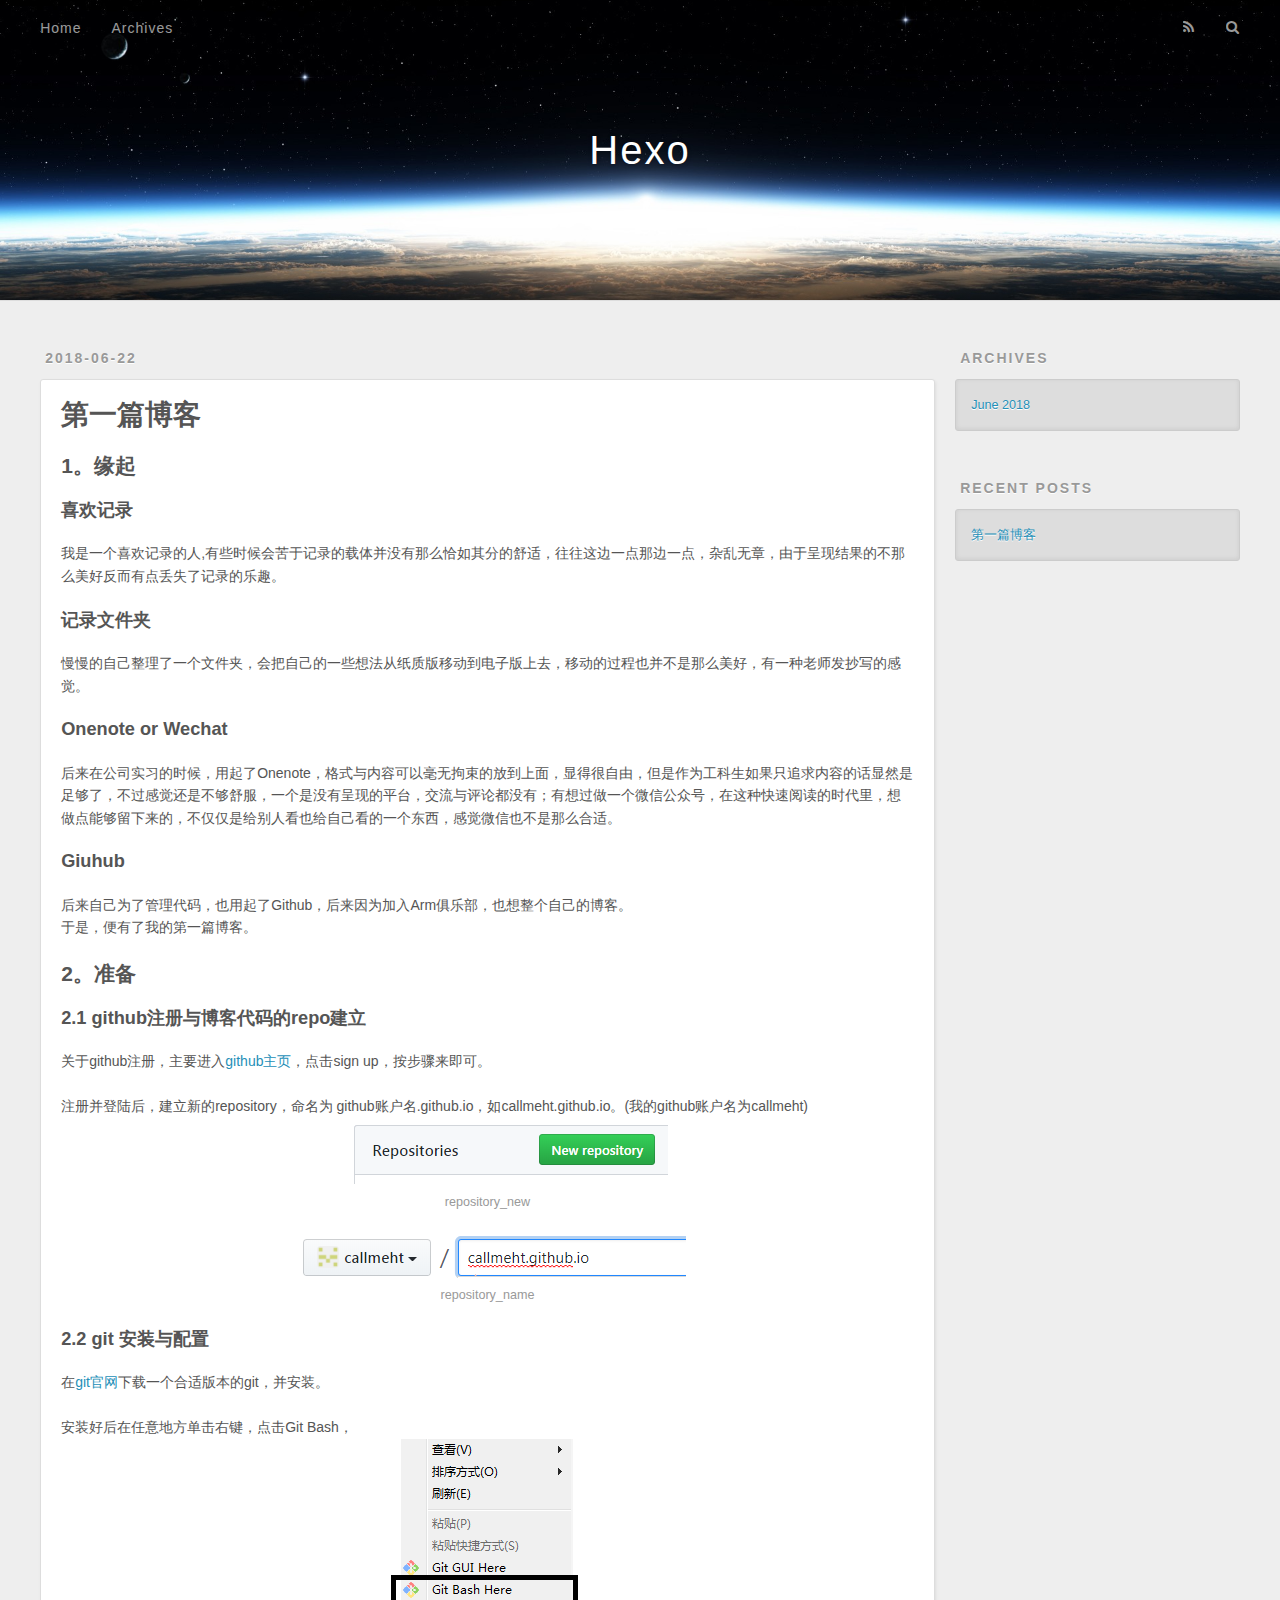
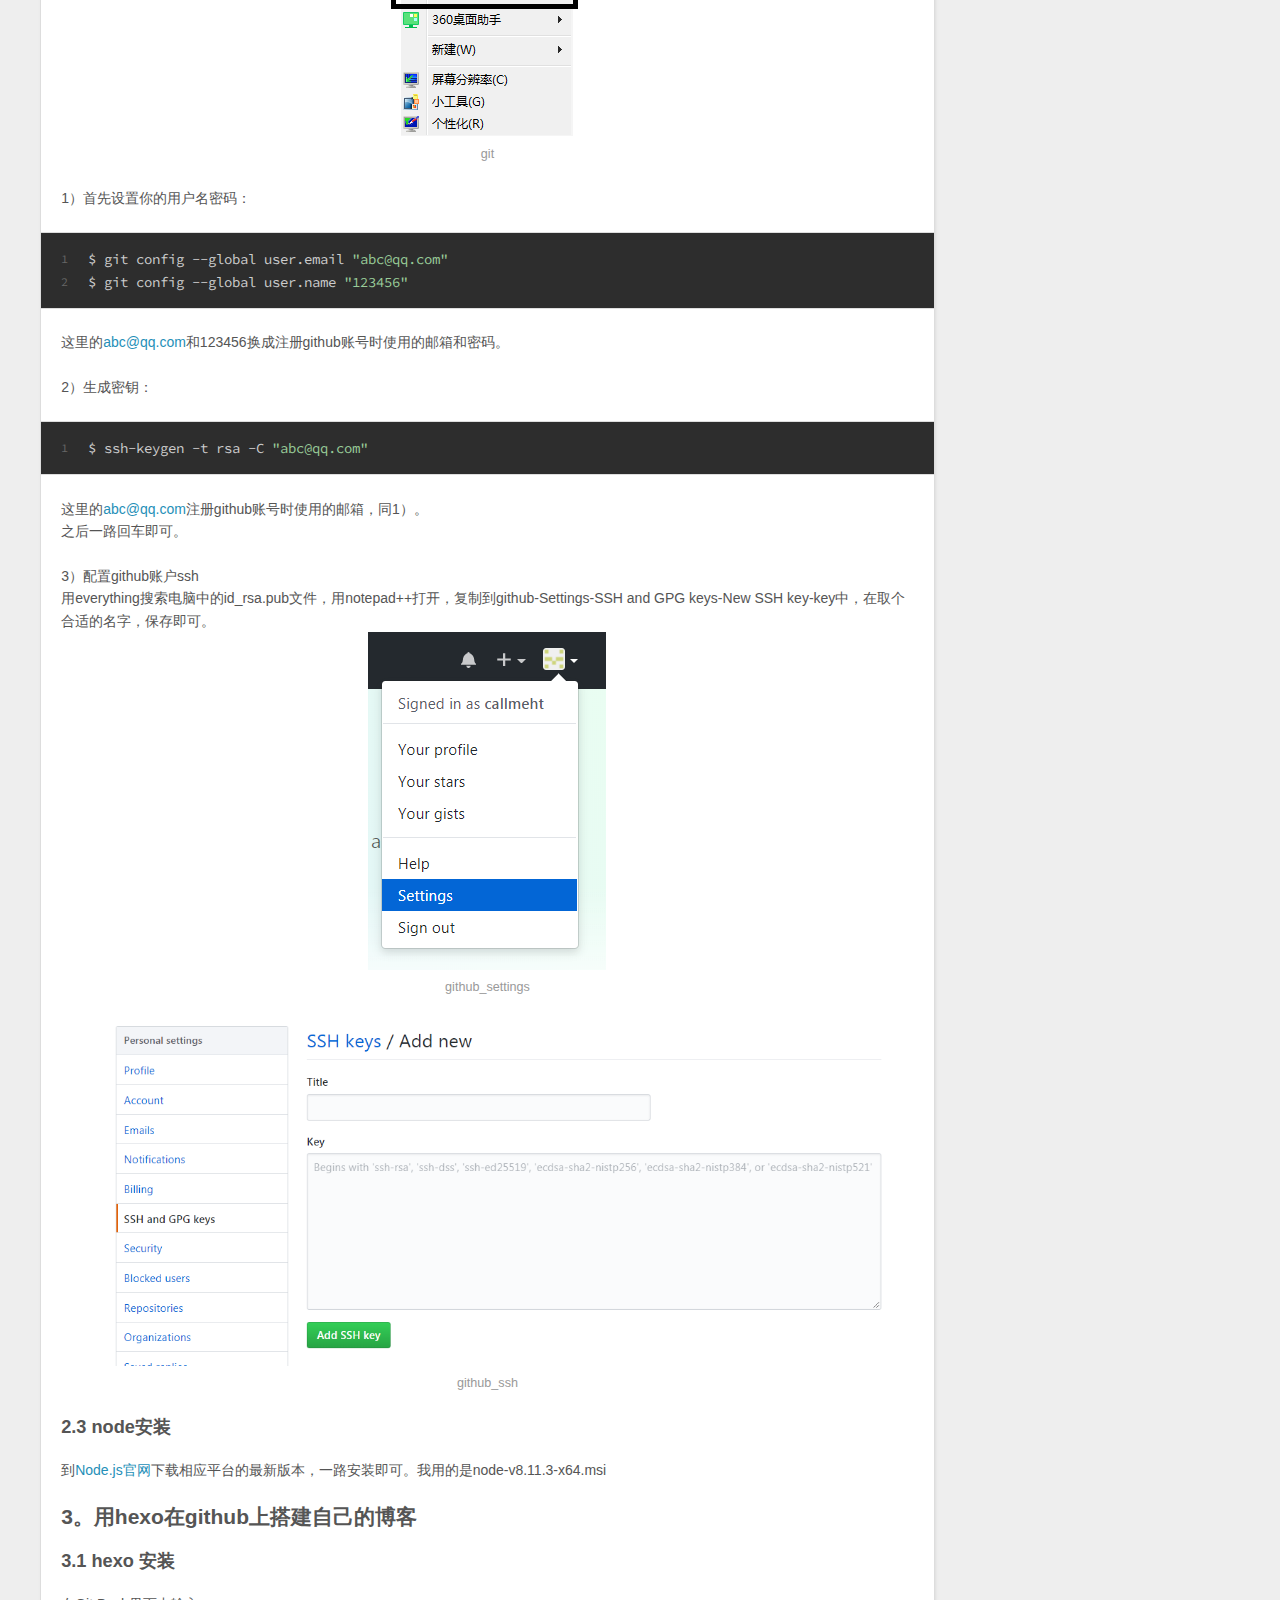
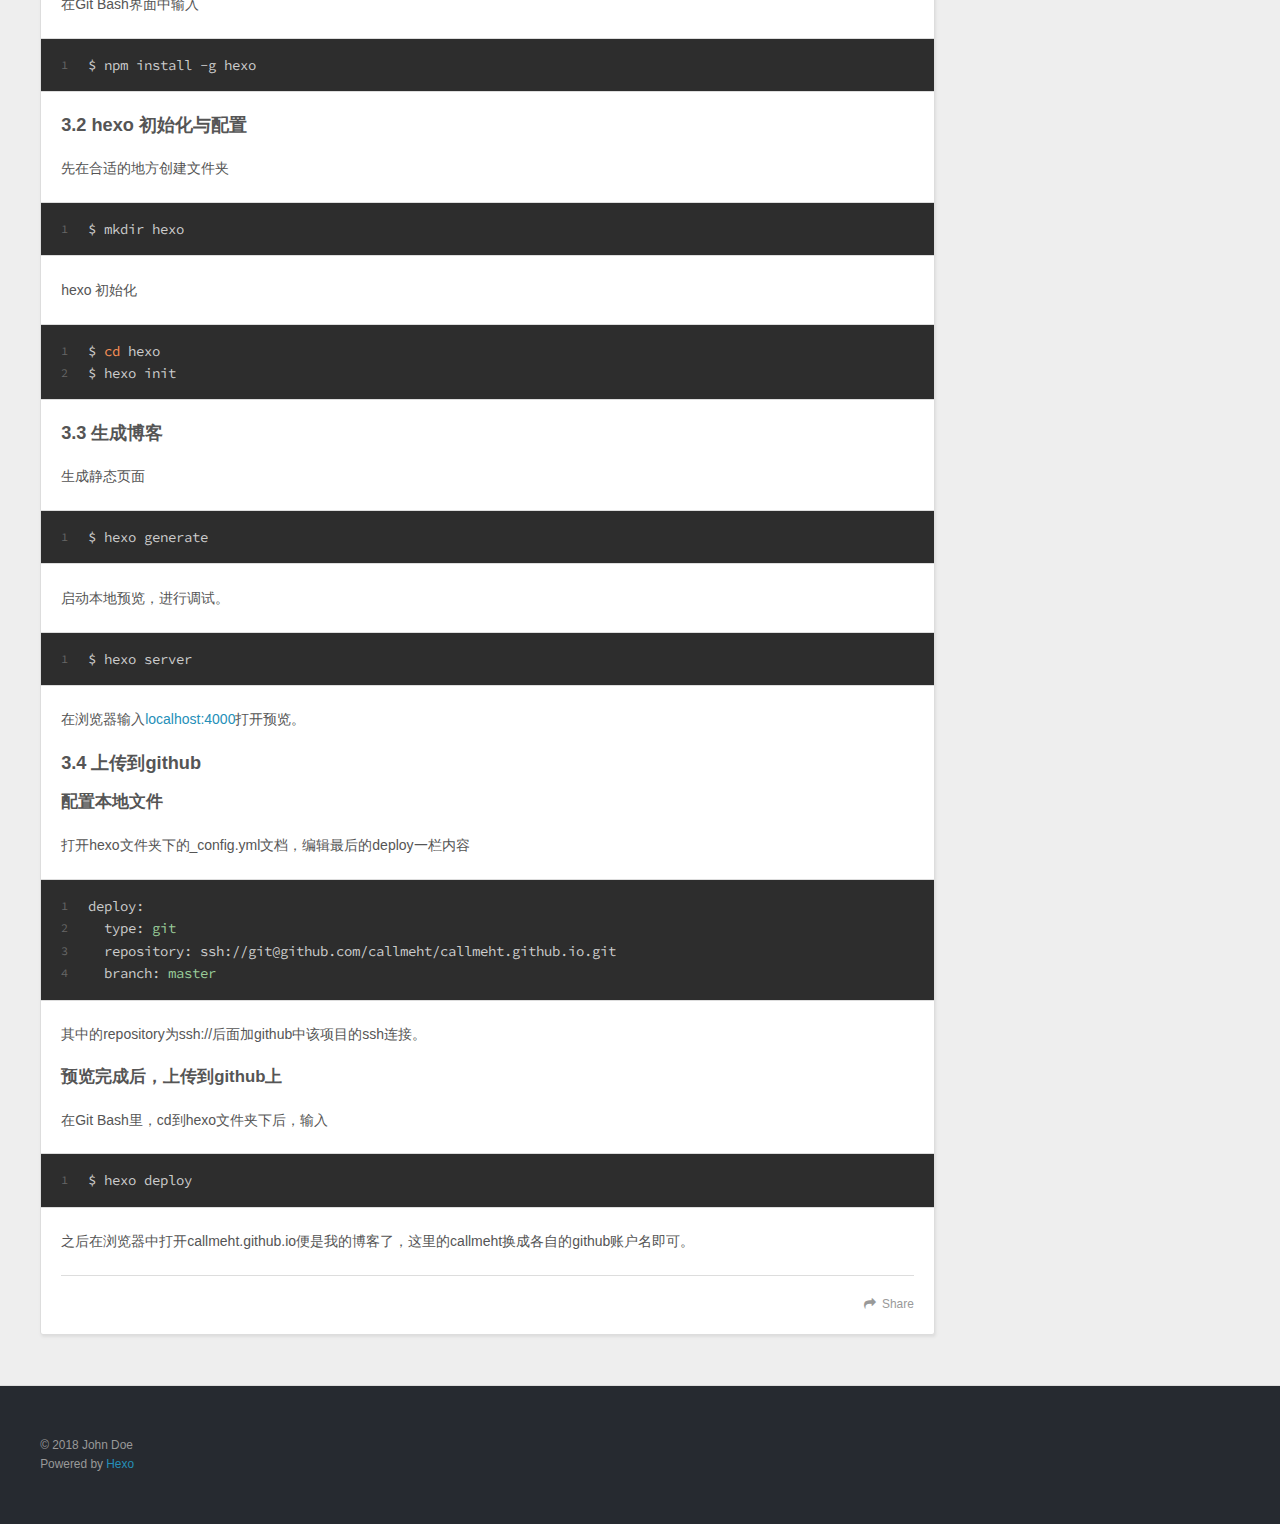
==== commit e52df550: "Site updated: 2018-06-23 16:37:41" ====
--- a/index.html
+++ b/index.html
@@ -102,6 +102,7 @@
 <p>hexo 初始化<br><figure class="highlight bash"><table><tr><td class="gutter"><pre><span class="line">1</span><br><span class="line">2</span><br></pre></td><td class="code"><pre><span class="line">$ <span class="built_in">cd</span> hexo</span><br><span class="line">$ hexo init</span><br></pre></td></tr></table></figure></p>
 <h3 id="3-3-生成博客"><a href="#3-3-生成博客" class="headerlink" title="3.3 生成博客"></a>3.3 生成博客</h3><p>生成静态页面<br><figure class="highlight bash"><table><tr><td class="gutter"><pre><span class="line">1</span><br></pre></td><td class="code"><pre><span class="line">$ hexo generate</span><br></pre></td></tr></table></figure></p>
 <p>启动本地预览，进行调试。<br><figure class="highlight bash"><table><tr><td class="gutter"><pre><span class="line">1</span><br></pre></td><td class="code"><pre><span class="line">$ hexo server</span><br></pre></td></tr></table></figure></p>
+<p>在浏览器输入<a href="localhost:4000" target="_blank" rel="noopener">localhost:4000</a>打开预览。 </p>
 <h3 id="3-4-上传到github"><a href="#3-4-上传到github" class="headerlink" title="3.4 上传到github"></a>3.4 上传到github</h3><h4 id="配置本地文件"><a href="#配置本地文件" class="headerlink" title="配置本地文件"></a>配置本地文件</h4><p>打开hexo文件夹下的_config.yml文档，编辑最后的deploy一栏内容<br><figure class="highlight yml"><table><tr><td class="gutter"><pre><span class="line">1</span><br><span class="line">2</span><br><span class="line">3</span><br><span class="line">4</span><br></pre></td><td class="code"><pre><span class="line"><span class="attr">deploy:</span></span><br><span class="line"><span class="attr">  type:</span> <span class="string">git</span></span><br><span class="line"><span class="attr">  repository:</span> <span class="attr">ssh://git@github.com/callmeht/callmeht.github.io.git</span></span><br><span class="line"><span class="attr">  branch:</span> <span class="string">master</span></span><br></pre></td></tr></table></figure></p>
 <p>其中的repository为ssh://后面加github中该项目的ssh连接。</p>
 <h4 id="预览完成后，上传到github上"><a href="#预览完成后，上传到github上" class="headerlink" title="预览完成后，上传到github上"></a>预览完成后，上传到github上</h4><p>在Git Bash里，cd到hexo文件夹下后，输入<br><figure class="highlight bash"><table><tr><td class="gutter"><pre><span class="line">1</span><br></pre></td><td class="code"><pre><span class="line">$ hexo deploy</span><br></pre></td></tr></table></figure></p>
